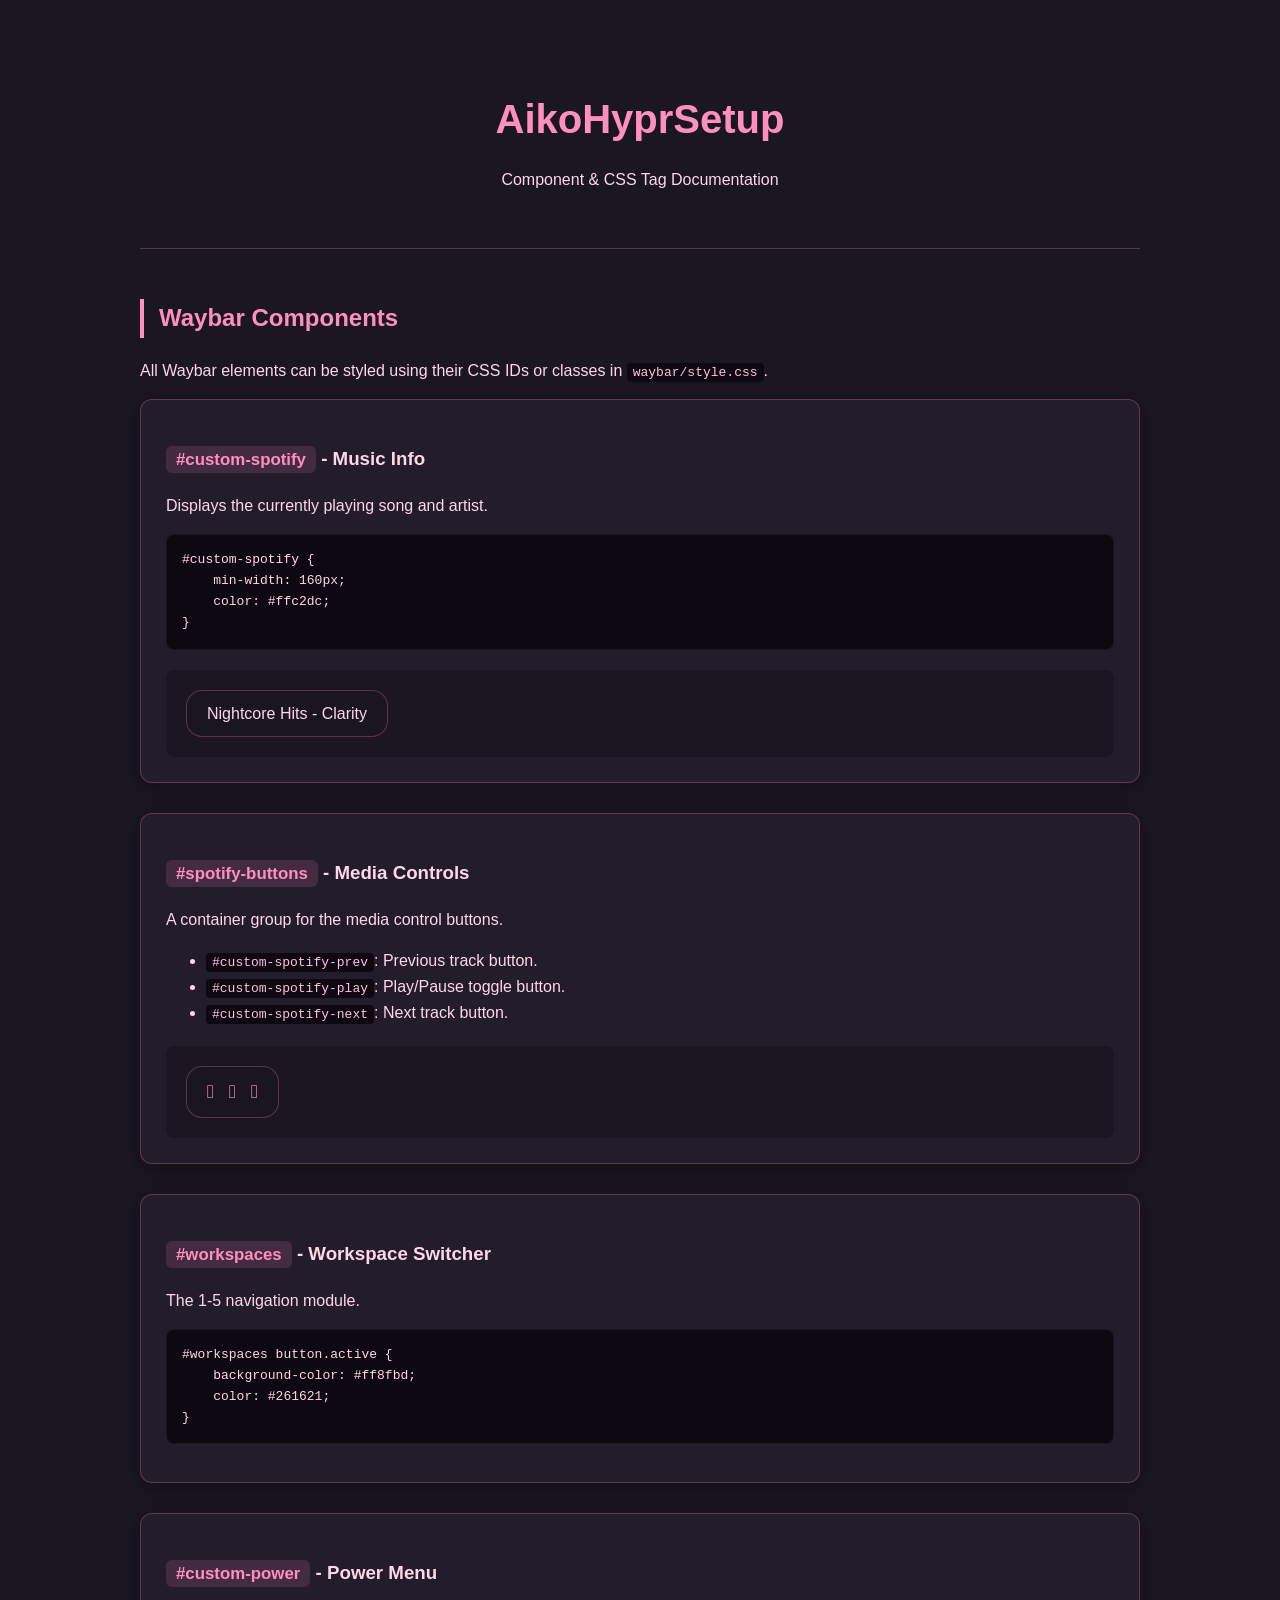
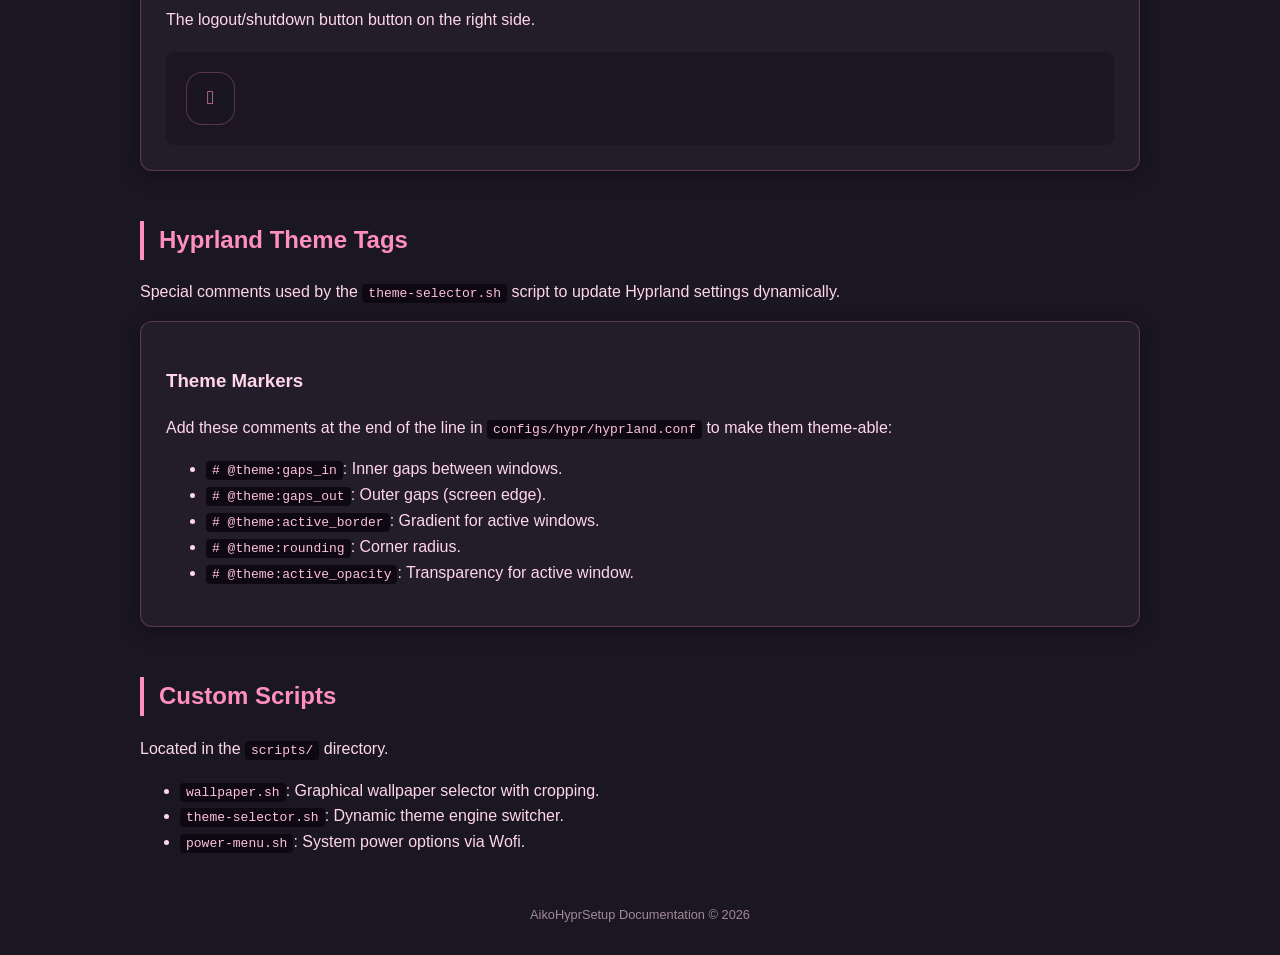
==== docs/components.html @ 3040288a "docs: create visual HTML documentation for components and CSS tags" ====
<!DOCTYPE html>
<html lang="en">
<head>
    <meta charset="UTF-8">
    <meta name="viewport" content="width=device-width, initial-scale=1.0">
    <title>AikoHyprSetup - Component Documentation</title>
    <style>
        :root {
            --bg: #1a1622;
            --card-bg: #221c2b;
            --accent: #ff8fbd;
            --text: #ffd7e8;
            --text-dim: #f0c2da;
            --border: rgba(255, 134, 185, 0.28);
        }

        body {
            font-family: 'JetBrainsMono Nerd Font', sans-serif;
            background-color: var(--bg);
            color: var(--text);
            line-height: 1.6;
            margin: 0;
            padding: 20px;
        }

        .container {
            max-width: 1000px;
            margin: 0 auto;
        }

        header {
            text-align: center;
            padding: 40px 0;
            border-bottom: 1px solid var(--border);
            margin-bottom: 40px;
        }

        h1 { color: var(--accent); font-size: 2.5em; margin-bottom: 10px; }
        h2 { color: var(--accent); border-left: 4px solid var(--accent); padding-left: 15px; margin-top: 50px; }

        .component-card {
            background: var(--card-bg);
            border: 1px solid var(--border);
            border-radius: 12px;
            padding: 25px;
            margin-bottom: 30px;
            box-shadow: 0 4px 20px rgba(0,0,0,0.3);
        }

        .tag {
            background: rgba(255, 134, 185, 0.15);
            color: var(--accent);
            padding: 4px 10px;
            border-radius: 6px;
            font-size: 0.9em;
            font-weight: bold;
        }

        code {
            background: #0d0812;
            padding: 2px 6px;
            border-radius: 4px;
            color: #ffc2dc;
        }

        pre {
            background: #0d0812;
            padding: 15px;
            border-radius: 8px;
            overflow-x: auto;
            border: 1px solid rgba(255,255,255,0.05);
        }

        .preview {
            margin-top: 20px;
            padding: 20px;
            background: rgba(0,0,0,0.2);
            border-radius: 8px;
            display: flex;
            align-items: center;
            gap: 15px;
        }

        .waybar-mock {
            background: rgba(26, 22, 34, 0.88);
            border-radius: 16px;
            border: 1px solid var(--border);
            padding: 10px 20px;
            display: inline-flex;
            gap: 15px;
        }

        .btn-mock {
            color: var(--accent);
            font-size: 1.2em;
        }
    </style>
</head>
<body>
    <div class="container">
        <header>
            <h1>AikoHyprSetup</h1>
            <p>Component & CSS Tag Documentation</p>
        </header>

        <section id="waybar">
            <h2>Waybar Components</h2>
            <p>All Waybar elements can be styled using their CSS IDs or classes in <code>waybar/style.css</code>.</p>

            <div class="component-card">
                <h3><span class="tag">#custom-spotify</span> - Music Info</h3>
                <p>Displays the currently playing song and artist.</p>
                <pre>#custom-spotify {
    min-width: 160px;
    color: #ffc2dc;
}</pre>
                <div class="preview">
                    <div class="waybar-mock">
                        <span>Nightcore Hits - Clarity</span>
                    </div>
                </div>
            </div>

            <div class="component-card">
                <h3><span class="tag">#spotify-buttons</span> - Media Controls</h3>
                <p>A container group for the media control buttons.</p>
                <ul>
                    <li><code>#custom-spotify-prev</code>: Previous track button.</li>
                    <li><code>#custom-spotify-play</code>: Play/Pause toggle button.</li>
                    <li><code>#custom-spotify-next</code>: Next track button.</li>
                </ul>
                <div class="preview">
                    <div class="waybar-mock">
                        <span class="btn-mock">󰒮</span>
                        <span class="btn-mock">󰐊</span>
                        <span class="btn-mock">󰒭</span>
                    </div>
                </div>
            </div>

            <div class="component-card">
                <h3><span class="tag">#workspaces</span> - Workspace Switcher</h3>
                <p>The 1-5 navigation module.</p>
                <pre>#workspaces button.active {
    background-color: #ff8fbd;
    color: #261621;
}</pre>
            </div>

            <div class="component-card">
                <h3><span class="tag">#custom-power</span> - Power Menu</h3>
                <p>The logout/shutdown button button on the right side.</p>
                <div class="preview">
                    <div class="waybar-mock">
                        <span class="btn-mock"></span>
                    </div>
                </div>
            </div>
        </section>

        <section id="hyprland">
            <h2>Hyprland Theme Tags</h2>
            <p>Special comments used by the <code>theme-selector.sh</code> script to update Hyprland settings dynamically.</p>
            
            <div class="component-card">
                <h3>Theme Markers</h3>
                <p>Add these comments at the end of the line in <code>configs/hypr/hyprland.conf</code> to make them theme-able:</p>
                <ul>
                    <li><code># @theme:gaps_in</code>: Inner gaps between windows.</li>
                    <li><code># @theme:gaps_out</code>: Outer gaps (screen edge).</li>
                    <li><code># @theme:active_border</code>: Gradient for active windows.</li>
                    <li><code># @theme:rounding</code>: Corner radius.</li>
                    <li><code># @theme:active_opacity</code>: Transparency for active window.</li>
                </ul>
            </div>
        </section>

        <section id="scripts">
            <h2>Custom Scripts</h2>
            <p>Located in the <code>scripts/</code> directory.</p>
            <ul>
                <li><code>wallpaper.sh</code>: Graphical wallpaper selector with cropping.</li>
                <li><code>theme-selector.sh</code>: Dynamic theme engine switcher.</li>
                <li><code>power-menu.sh</code>: System power options via Wofi.</li>
            </ul>
        </section>

        <footer style="text-align: center; margin-top: 50px; opacity: 0.6; font-size: 0.8em;">
            <p>AikoHyprSetup Documentation &copy; 2026</p>
        </footer>
    </div>
</body>
</html>
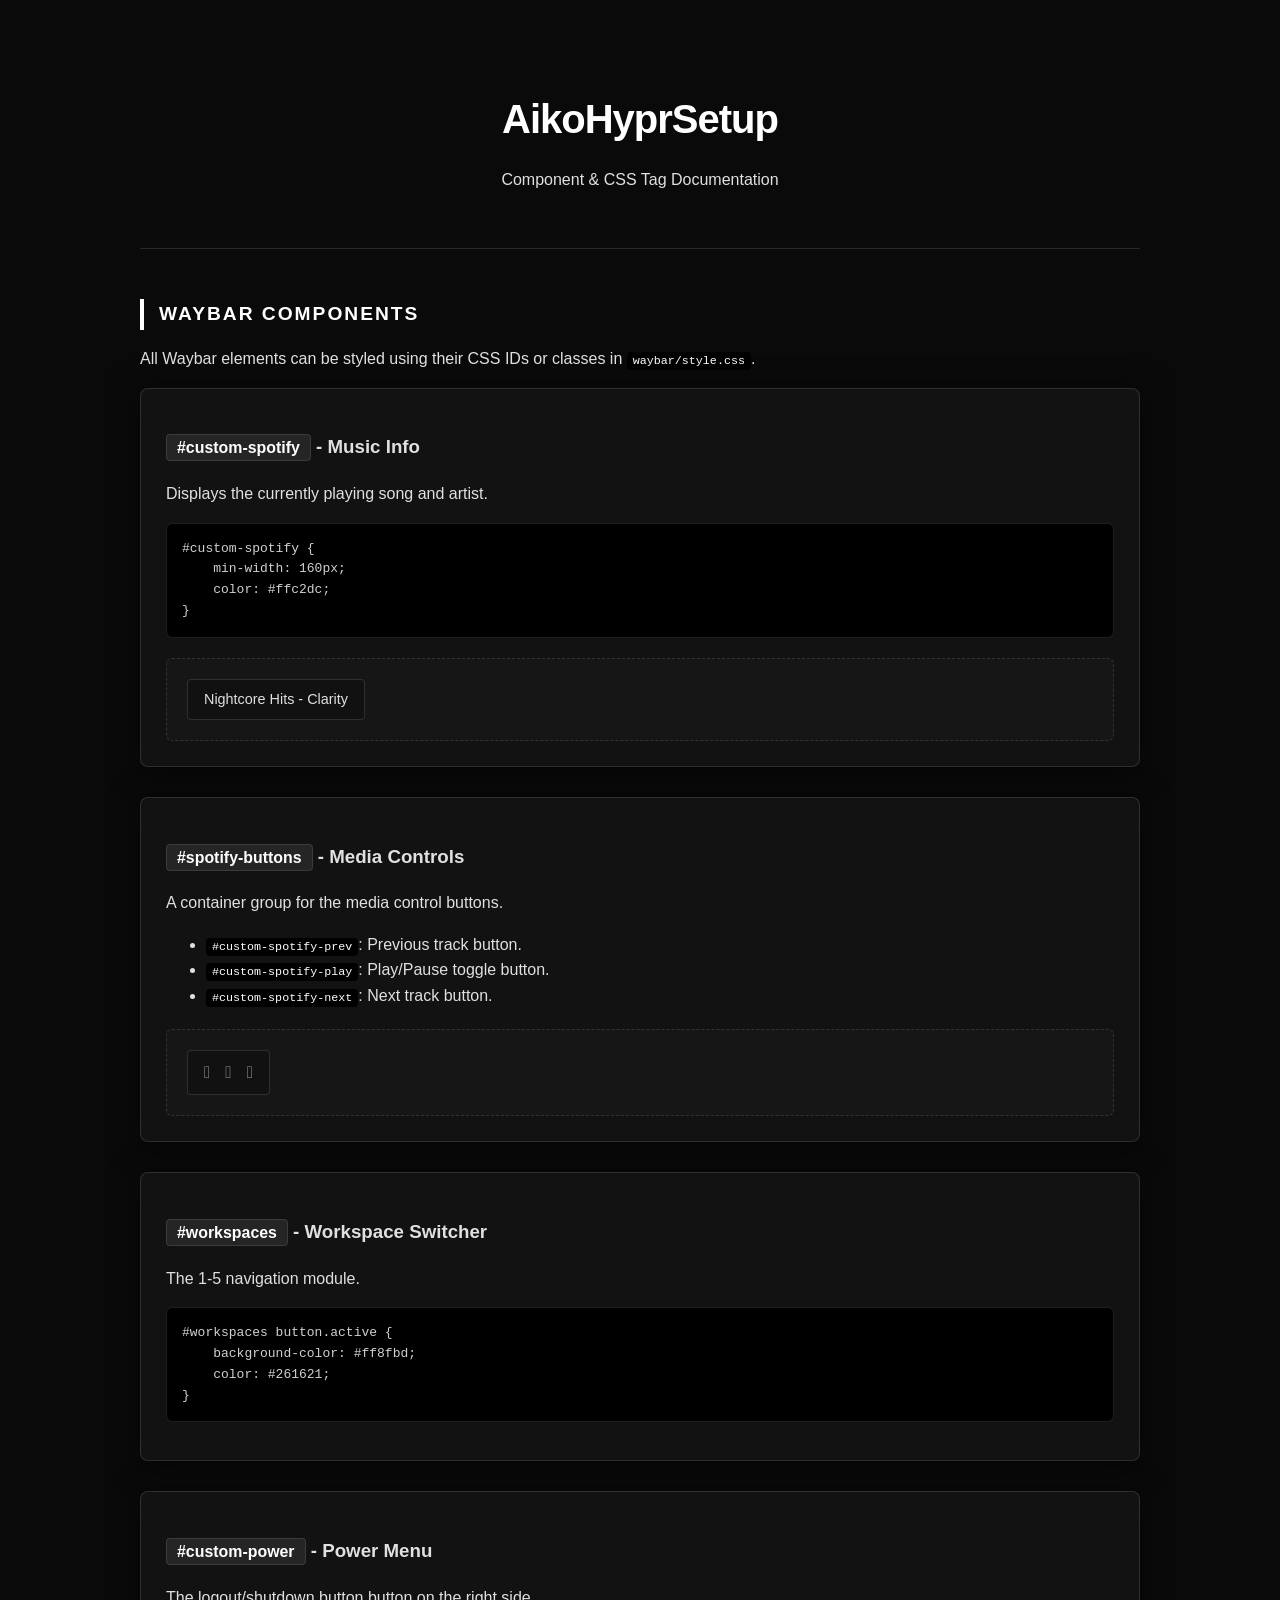
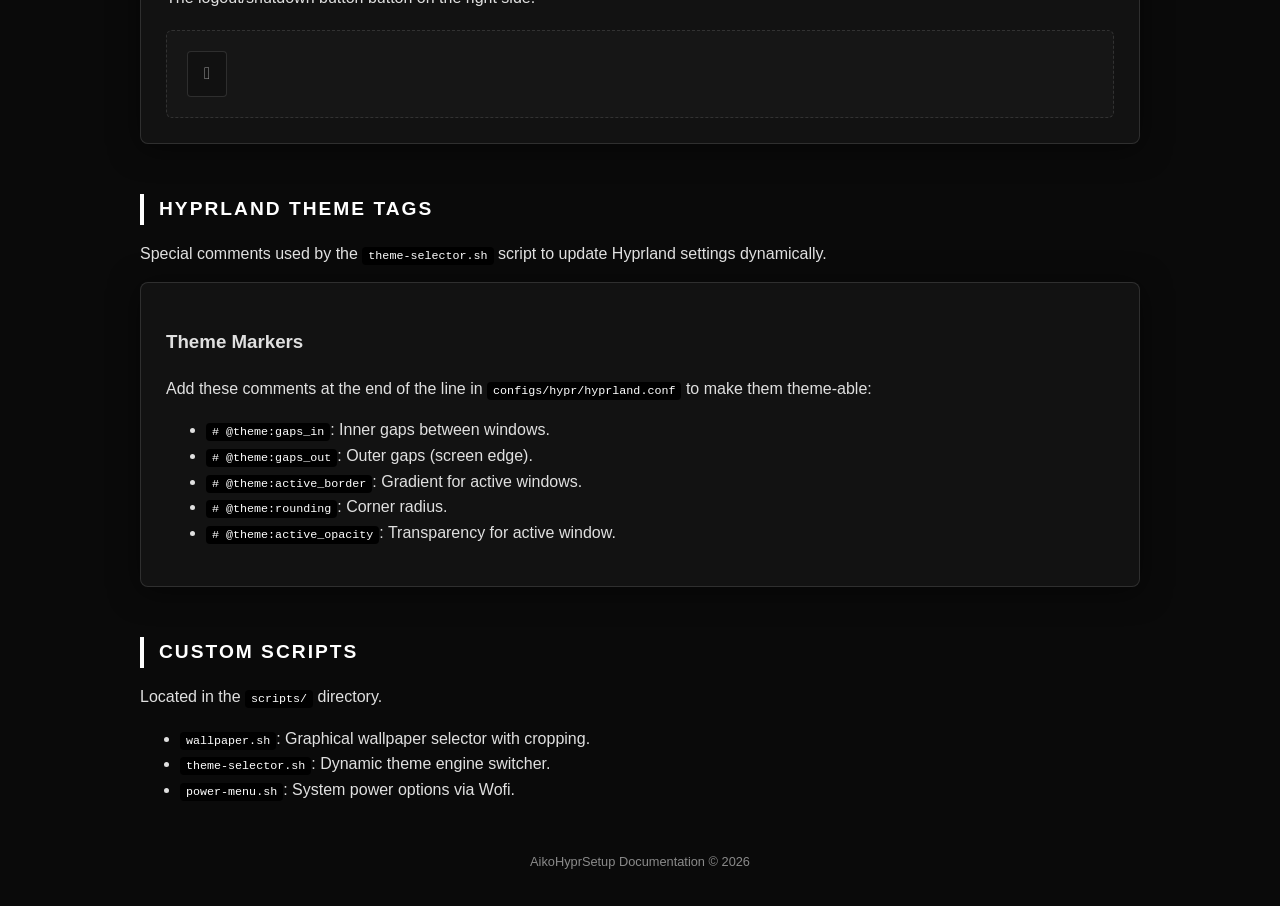
==== commit 79b97cf0: "docs: re-theme component documentation with a neutral technical dark style" ====
--- a/docs/components.html
+++ b/docs/components.html
@@ -6,16 +6,17 @@
     <title>AikoHyprSetup - Component Documentation</title>
     <style>
         :root {
-            --bg: #1a1622;
-            --card-bg: #221c2b;
-            --accent: #ff8fbd;
-            --text: #ffd7e8;
-            --text-dim: #f0c2da;
-            --border: rgba(255, 134, 185, 0.28);
+            --bg: #0a0a0a;
+            --card-bg: #121212;
+            --accent: #ffffff;
+            --text: #e0e0e0;
+            --text-dim: #909090;
+            --border: rgba(255, 255, 255, 0.12);
+            --code-bg: #000000;
         }
 
         body {
-            font-family: 'JetBrainsMono Nerd Font', sans-serif;
+            font-family: 'JetBrainsMono Nerd Font', 'Inter', sans-serif;
             background-color: var(--bg);
             color: var(--text);
             line-height: 1.6;
@@ -35,63 +36,68 @@
             margin-bottom: 40px;
         }
 
-        h1 { color: var(--accent); font-size: 2.5em; margin-bottom: 10px; }
-        h2 { color: var(--accent); border-left: 4px solid var(--accent); padding-left: 15px; margin-top: 50px; }
+        h1 { color: var(--accent); font-size: 2.5em; margin-bottom: 10px; font-weight: 800; letter-spacing: -1px; }
+        h2 { color: var(--accent); border-left: 4px solid var(--accent); padding-left: 15px; margin-top: 50px; text-transform: uppercase; font-size: 1.2em; letter-spacing: 2px; }
 
         .component-card {
             background: var(--card-bg);
             border: 1px solid var(--border);
-            border-radius: 12px;
+            border-radius: 8px;
             padding: 25px;
             margin-bottom: 30px;
-            box-shadow: 0 4px 20px rgba(0,0,0,0.3);
+            box-shadow: 0 4px 30px rgba(0,0,0,0.5);
         }
 
         .tag {
-            background: rgba(255, 134, 185, 0.15);
+            background: rgba(255, 255, 255, 0.08);
             color: var(--accent);
             padding: 4px 10px;
-            border-radius: 6px;
-            font-size: 0.9em;
+            border-radius: 4px;
+            font-size: 0.85em;
             font-weight: bold;
+            border: 1px solid rgba(255, 255, 255, 0.1);
         }
 
         code {
-            background: #0d0812;
+            background: var(--code-bg);
             padding: 2px 6px;
             border-radius: 4px;
-            color: #ffc2dc;
+            color: #ffffff;
+            font-size: 0.9em;
         }
 
         pre {
-            background: #0d0812;
+            background: var(--code-bg);
             padding: 15px;
-            border-radius: 8px;
+            border-radius: 6px;
             overflow-x: auto;
-            border: 1px solid rgba(255,255,255,0.05);
+            border: 1px solid var(--border);
+            color: #d0d0d0;
         }
 
         .preview {
             margin-top: 20px;
             padding: 20px;
-            background: rgba(0,0,0,0.2);
-            border-radius: 8px;
+            background: rgba(255,255,255,0.02);
+            border-radius: 6px;
             display: flex;
             align-items: center;
             gap: 15px;
+            border: 1px dashed var(--border);
         }
 
         .waybar-mock {
-            background: rgba(26, 22, 34, 0.88);
-            border-radius: 16px;
+            background: #111111;
+            border-radius: 4px;
             border: 1px solid var(--border);
-            padding: 10px 20px;
+            padding: 8px 16px;
             display: inline-flex;
             gap: 15px;
+            font-size: 0.9em;
         }
 
         .btn-mock {
-            color: var(--accent);
+            color: var(--text-dim);
             font-size: 1.2em;
         }
     </style>
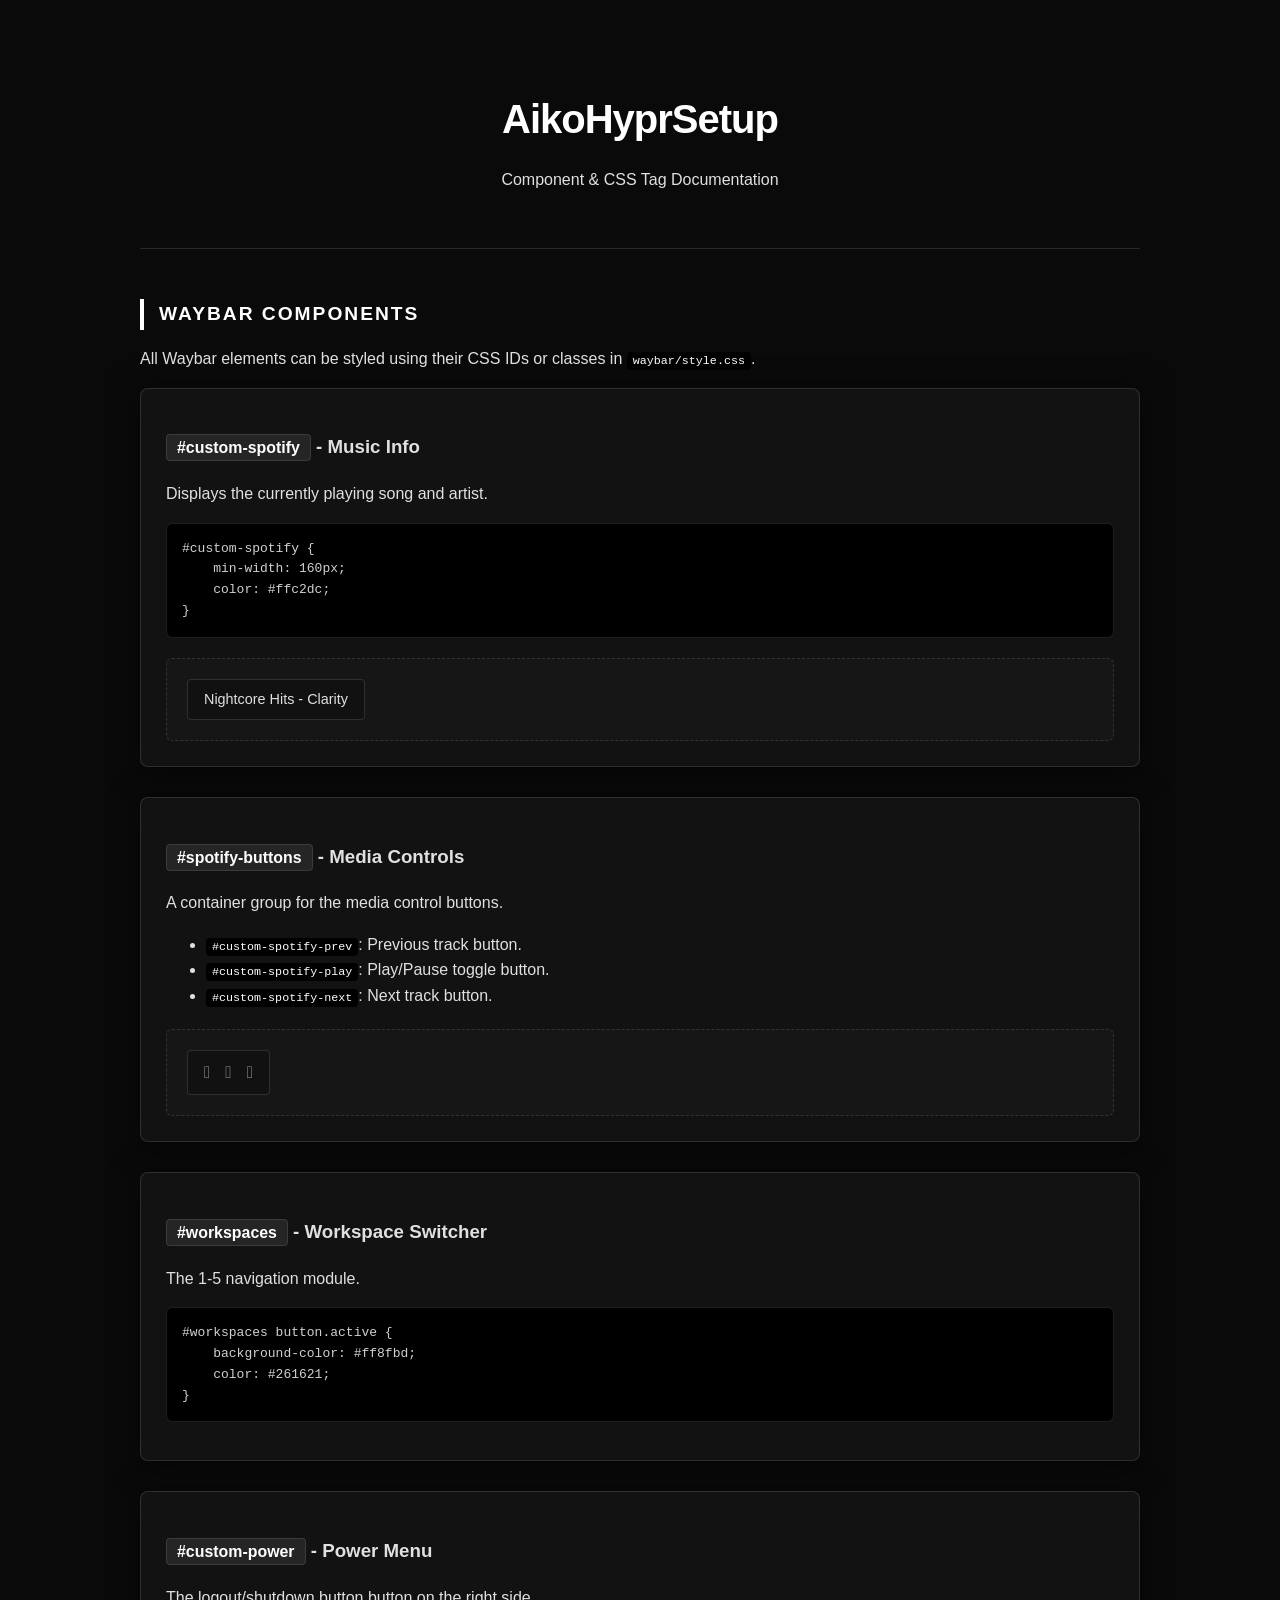
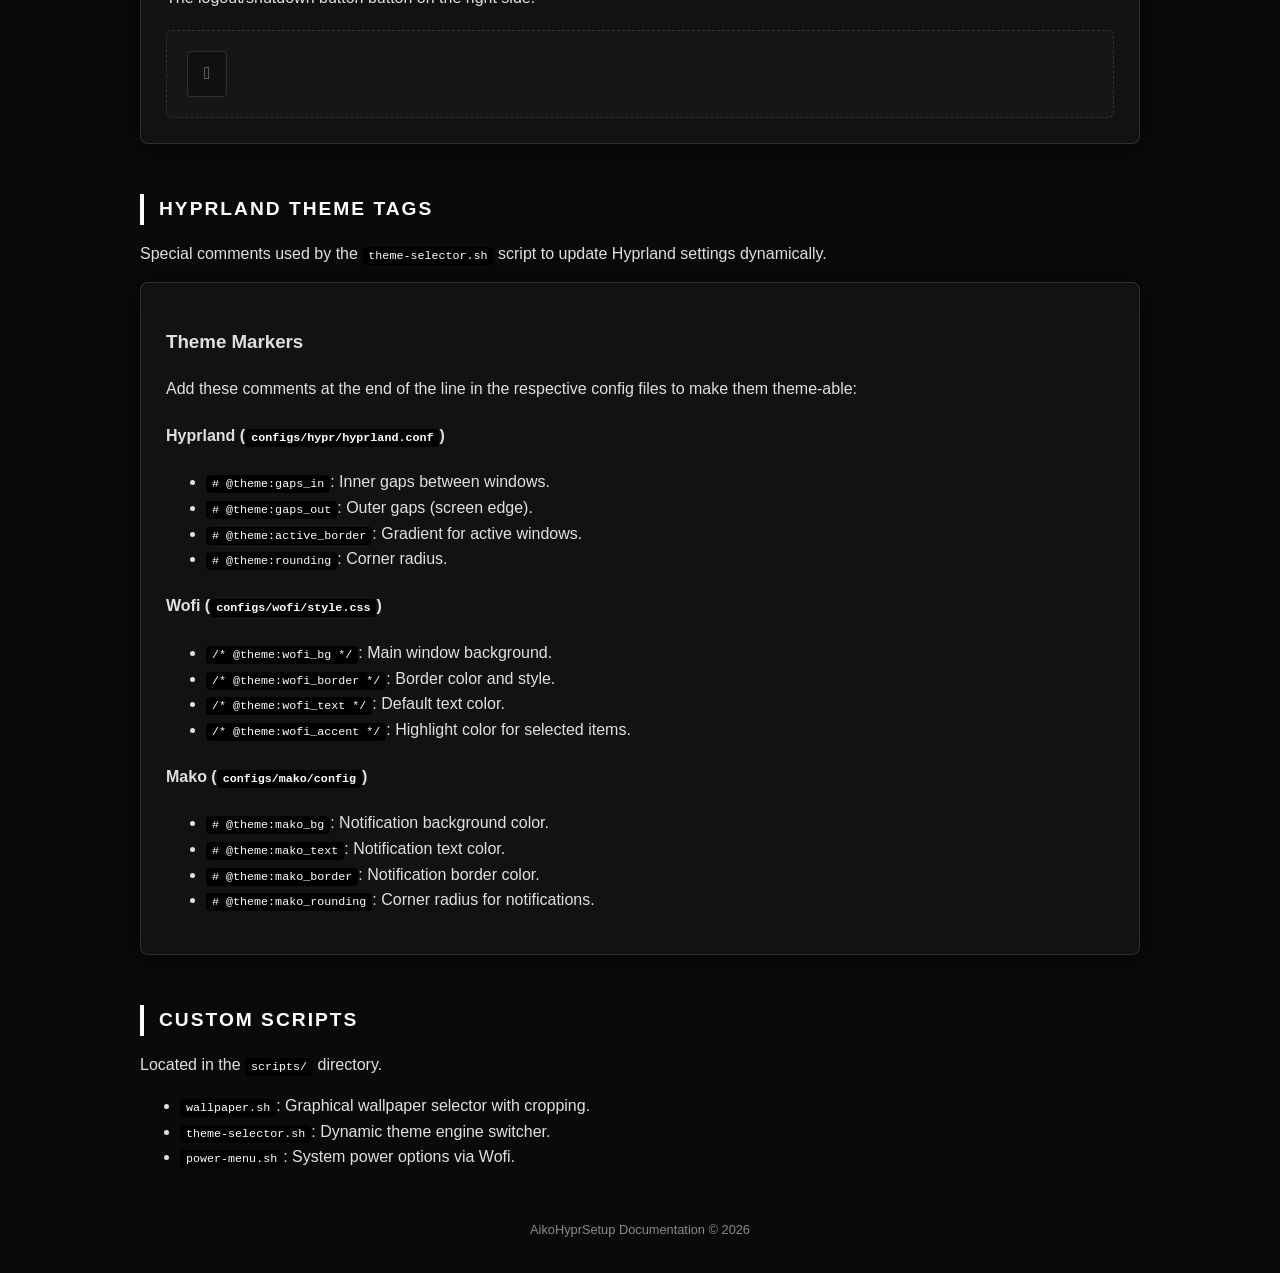
==== commit 56b930dd: "feat: expand theme system to support global standardization of Wofi and Mako" ====
--- a/docs/components.html
+++ b/docs/components.html
@@ -170,13 +170,30 @@
             
             <div class="component-card">
                 <h3>Theme Markers</h3>
-                <p>Add these comments at the end of the line in <code>configs/hypr/hyprland.conf</code> to make them theme-able:</p>
+                <p>Add these comments at the end of the line in the respective config files to make them theme-able:</p>
+                
+                <h4>Hyprland (<code>configs/hypr/hyprland.conf</code>)</h4>
                 <ul>
                     <li><code># @theme:gaps_in</code>: Inner gaps between windows.</li>
                     <li><code># @theme:gaps_out</code>: Outer gaps (screen edge).</li>
                     <li><code># @theme:active_border</code>: Gradient for active windows.</li>
                     <li><code># @theme:rounding</code>: Corner radius.</li>
-                    <li><code># @theme:active_opacity</code>: Transparency for active window.</li>
+                </ul>
+
+                <h4>Wofi (<code>configs/wofi/style.css</code>)</h4>
+                <ul>
+                    <li><code>/* @theme:wofi_bg */</code>: Main window background.</li>
+                    <li><code>/* @theme:wofi_border */</code>: Border color and style.</li>
+                    <li><code>/* @theme:wofi_text */</code>: Default text color.</li>
+                    <li><code>/* @theme:wofi_accent */</code>: Highlight color for selected items.</li>
+                </ul>
+
+                <h4>Mako (<code>configs/mako/config</code>)</h4>
+                <ul>
+                    <li><code># @theme:mako_bg</code>: Notification background color.</li>
+                    <li><code># @theme:mako_text</code>: Notification text color.</li>
+                    <li><code># @theme:mako_border</code>: Notification border color.</li>
+                    <li><code># @theme:mako_rounding</code>: Corner radius for notifications.</li>
                 </ul>
             </div>
         </section>
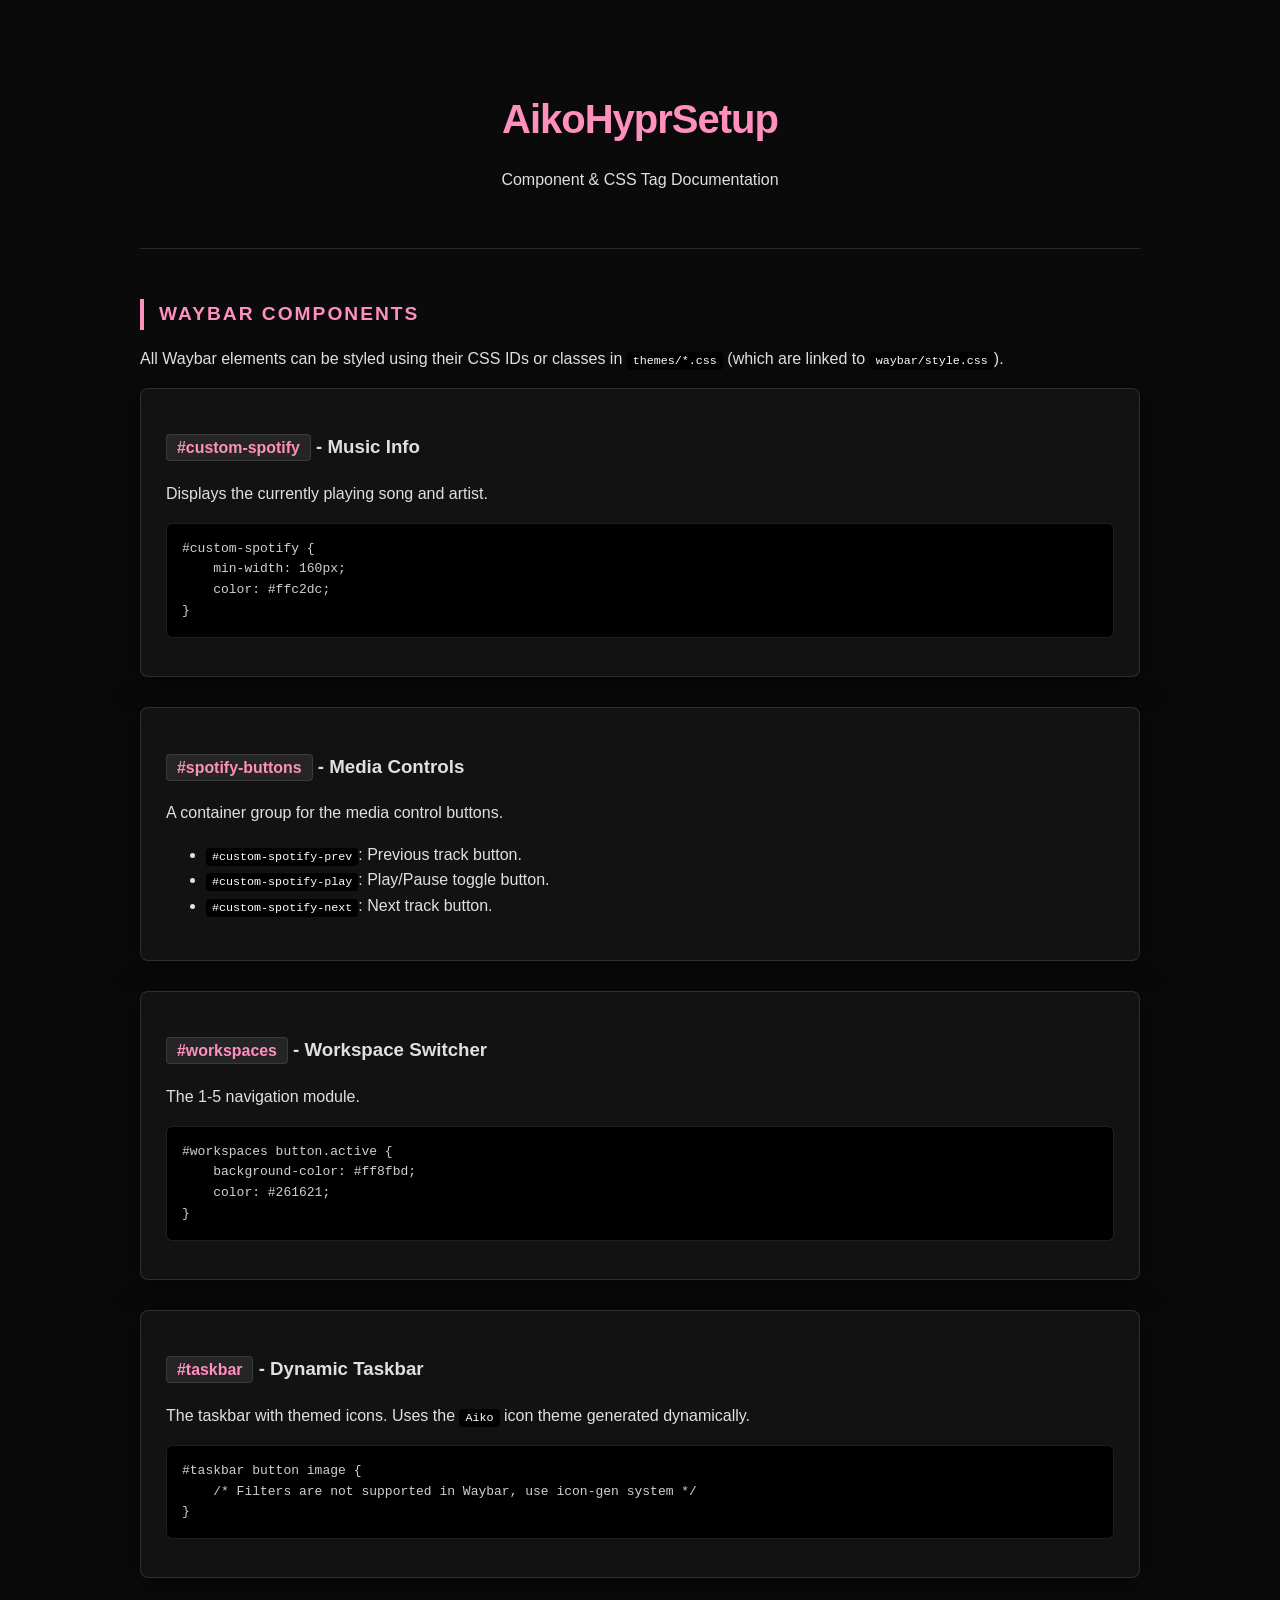
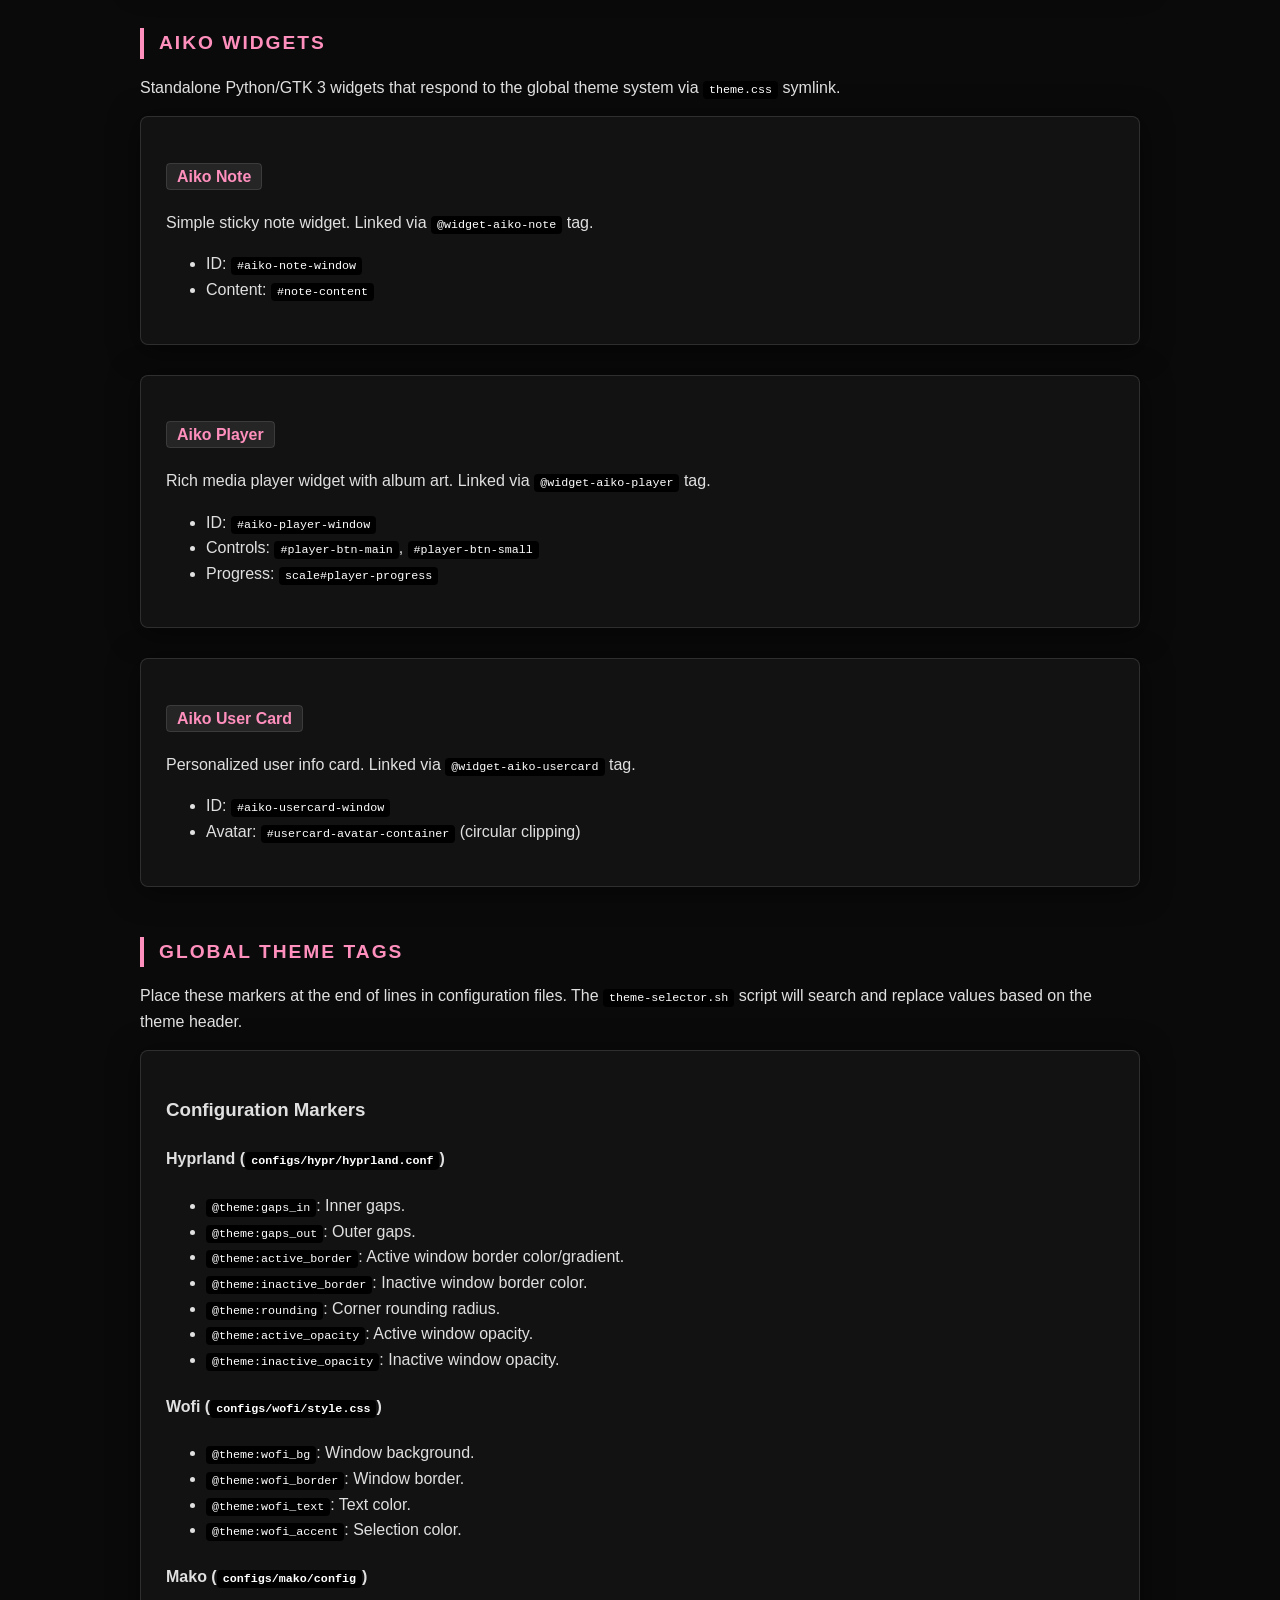
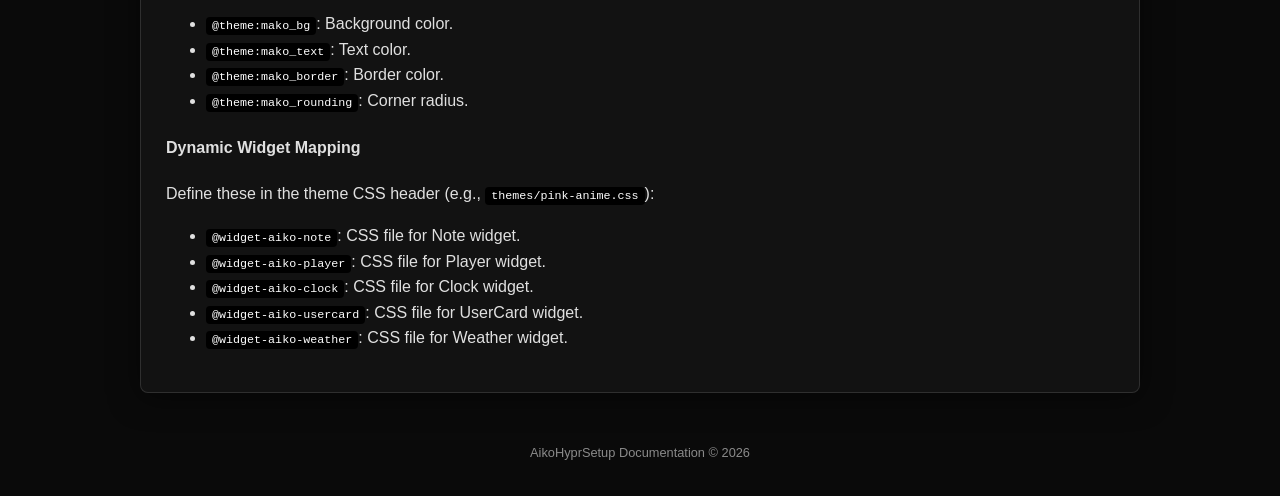
==== commit 1906bb5e: "feat(theme-engine): implement generic dynamic patching for 100% editable themes and update documenta" ====
--- a/docs/components.html
+++ b/docs/components.html
@@ -8,7 +8,7 @@
         :root {
             --bg: #0a0a0a;
             --card-bg: #121212;
-            --accent: #ffffff;
+            --accent: #ff8fbd;
             --text: #e0e0e0;
             --text-dim: #909090;
             --border: rgba(255, 255, 255, 0.12);
@@ -111,7 +111,7 @@
 
         <section id="waybar">
             <h2>Waybar Components</h2>
-            <p>All Waybar elements can be styled using their CSS IDs or classes in <code>waybar/style.css</code>.</p>
+            <p>All Waybar elements can be styled using their CSS IDs or classes in <code>themes/*.css</code> (which are linked to <code>waybar/style.css</code>).</p>
 
             <div class="component-card">
                 <h3><span class="tag">#custom-spotify</span> - Music Info</h3>
@@ -120,11 +120,6 @@
     min-width: 160px;
     color: #ffc2dc;
 }</pre>
-                <div class="preview">
-                    <div class="waybar-mock">
-                        <span>Nightcore Hits - Clarity</span>
-                    </div>
-                </div>
             </div>
 
             <div class="component-card">
@@ -135,13 +130,6 @@
                     <li><code>#custom-spotify-play</code>: Play/Pause toggle button.</li>
                     <li><code>#custom-spotify-next</code>: Next track button.</li>
                 </ul>
-                <div class="preview">
-                    <div class="waybar-mock">
-                        <span class="btn-mock">󰒮</span>
-                        <span class="btn-mock">󰐊</span>
-                        <span class="btn-mock">󰒭</span>
-                    </div>
-                </div>
             </div>
 
             <div class="component-card">
@@ -154,58 +142,91 @@
             </div>
 
             <div class="component-card">
-                <h3><span class="tag">#custom-power</span> - Power Menu</h3>
-                <p>The logout/shutdown button button on the right side.</p>
-                <div class="preview">
-                    <div class="waybar-mock">
-                        <span class="btn-mock"></span>
-                    </div>
-                </div>
+                <h3><span class="tag">#taskbar</span> - Dynamic Taskbar</h3>
+                <p>The taskbar with themed icons. Uses the <code>Aiko</code> icon theme generated dynamically.</p>
+                <pre>#taskbar button image {
+    /* Filters are not supported in Waybar, use icon-gen system */
+}</pre>
             </div>
         </section>
 
-        <section id="hyprland">
-            <h2>Hyprland Theme Tags</h2>
-            <p>Special comments used by the <code>theme-selector.sh</code> script to update Hyprland settings dynamically.</p>
+        <section id="widgets">
+            <h2>Aiko Widgets</h2>
+            <p>Standalone Python/GTK 3 widgets that respond to the global theme system via <code>theme.css</code> symlink.</p>
+
+            <div class="component-card">
+                <h3><span class="tag">Aiko Note</span></h3>
+                <p>Simple sticky note widget. Linked via <code>@widget-aiko-note</code> tag.</p>
+                <ul>
+                    <li>ID: <code>#aiko-note-window</code></li>
+                    <li>Content: <code>#note-content</code></li>
+                </ul>
+            </div>
+
+            <div class="component-card">
+                <h3><span class="tag">Aiko Player</span></h3>
+                <p>Rich media player widget with album art. Linked via <code>@widget-aiko-player</code> tag.</p>
+                <ul>
+                    <li>ID: <code>#aiko-player-window</code></li>
+                    <li>Controls: <code>#player-btn-main</code>, <code>#player-btn-small</code></li>
+                    <li>Progress: <code>scale#player-progress</code></li>
+                </ul>
+            </div>
+
+            <div class="component-card">
+                <h3><span class="tag">Aiko User Card</span></h3>
+                <p>Personalized user info card. Linked via <code>@widget-aiko-usercard</code> tag.</p>
+                <ul>
+                    <li>ID: <code>#aiko-usercard-window</code></li>
+                    <li>Avatar: <code>#usercard-avatar-container</code> (circular clipping)</li>
+                </ul>
+            </div>
+        </section>
+
+        <section id="theme-tags">
+            <h2>Global Theme Tags</h2>
+            <p>Place these markers at the end of lines in configuration files. The <code>theme-selector.sh</code> script will search and replace values based on the theme header.</p>
             
             <div class="component-card">
-                <h3>Theme Markers</h3>
-                <p>Add these comments at the end of the line in the respective config files to make them theme-able:</p>
+                <h3>Configuration Markers</h3>
                 
                 <h4>Hyprland (<code>configs/hypr/hyprland.conf</code>)</h4>
                 <ul>
-                    <li><code># @theme:gaps_in</code>: Inner gaps between windows.</li>
-                    <li><code># @theme:gaps_out</code>: Outer gaps (screen edge).</li>
-                    <li><code># @theme:active_border</code>: Gradient for active windows.</li>
-                    <li><code># @theme:rounding</code>: Corner radius.</li>
+                    <li><code>@theme:gaps_in</code>: Inner gaps.</li>
+                    <li><code>@theme:gaps_out</code>: Outer gaps.</li>
+                    <li><code>@theme:active_border</code>: Active window border color/gradient.</li>
+                    <li><code>@theme:inactive_border</code>: Inactive window border color.</li>
+                    <li><code>@theme:rounding</code>: Corner rounding radius.</li>
+                    <li><code>@theme:active_opacity</code>: Active window opacity.</li>
+                    <li><code>@theme:inactive_opacity</code>: Inactive window opacity.</li>
                 </ul>
 
                 <h4>Wofi (<code>configs/wofi/style.css</code>)</h4>
                 <ul>
-                    <li><code>/* @theme:wofi_bg */</code>: Main window background.</li>
-                    <li><code>/* @theme:wofi_border */</code>: Border color and style.</li>
-                    <li><code>/* @theme:wofi_text */</code>: Default text color.</li>
-                    <li><code>/* @theme:wofi_accent */</code>: Highlight color for selected items.</li>
+                    <li><code>@theme:wofi_bg</code>: Window background.</li>
+                    <li><code>@theme:wofi_border</code>: Window border.</li>
+                    <li><code>@theme:wofi_text</code>: Text color.</li>
+                    <li><code>@theme:wofi_accent</code>: Selection color.</li>
                 </ul>
 
                 <h4>Mako (<code>configs/mako/config</code>)</h4>
                 <ul>
-                    <li><code># @theme:mako_bg</code>: Notification background color.</li>
-                    <li><code># @theme:mako_text</code>: Notification text color.</li>
-                    <li><code># @theme:mako_border</code>: Notification border color.</li>
-                    <li><code># @theme:mako_rounding</code>: Corner radius for notifications.</li>
-                </ul>
-            </div>
-        </section>
-
-        <section id="scripts">
-            <h2>Custom Scripts</h2>
-            <p>Located in the <code>scripts/</code> directory.</p>
-            <ul>
-                <li><code>wallpaper.sh</code>: Graphical wallpaper selector with cropping.</li>
-                <li><code>theme-selector.sh</code>: Dynamic theme engine switcher.</li>
-                <li><code>power-menu.sh</code>: System power options via Wofi.</li>
-            </ul>
+                    <li><code>@theme:mako_bg</code>: Background color.</li>
+                    <li><code>@theme:mako_text</code>: Text color.</li>
+                    <li><code>@theme:mako_border</code>: Border color.</li>
+                    <li><code>@theme:mako_rounding</code>: Corner radius.</li>
+                </ul>
+
+                <h4>Dynamic Widget Mapping</h4>
+                <p>Define these in the theme CSS header (e.g., <code>themes/pink-anime.css</code>):</p>
+                <ul>
+                    <li><code>@widget-aiko-note</code>: CSS file for Note widget.</li>
+                    <li><code>@widget-aiko-player</code>: CSS file for Player widget.</li>
+                    <li><code>@widget-aiko-clock</code>: CSS file for Clock widget.</li>
+                    <li><code>@widget-aiko-usercard</code>: CSS file for UserCard widget.</li>
+                    <li><code>@widget-aiko-weather</code>: CSS file for Weather widget.</li>
+                </ul>
+            </div>
         </section>
 
         <footer style="text-align: center; margin-top: 50px; opacity: 0.6; font-size: 0.8em;">
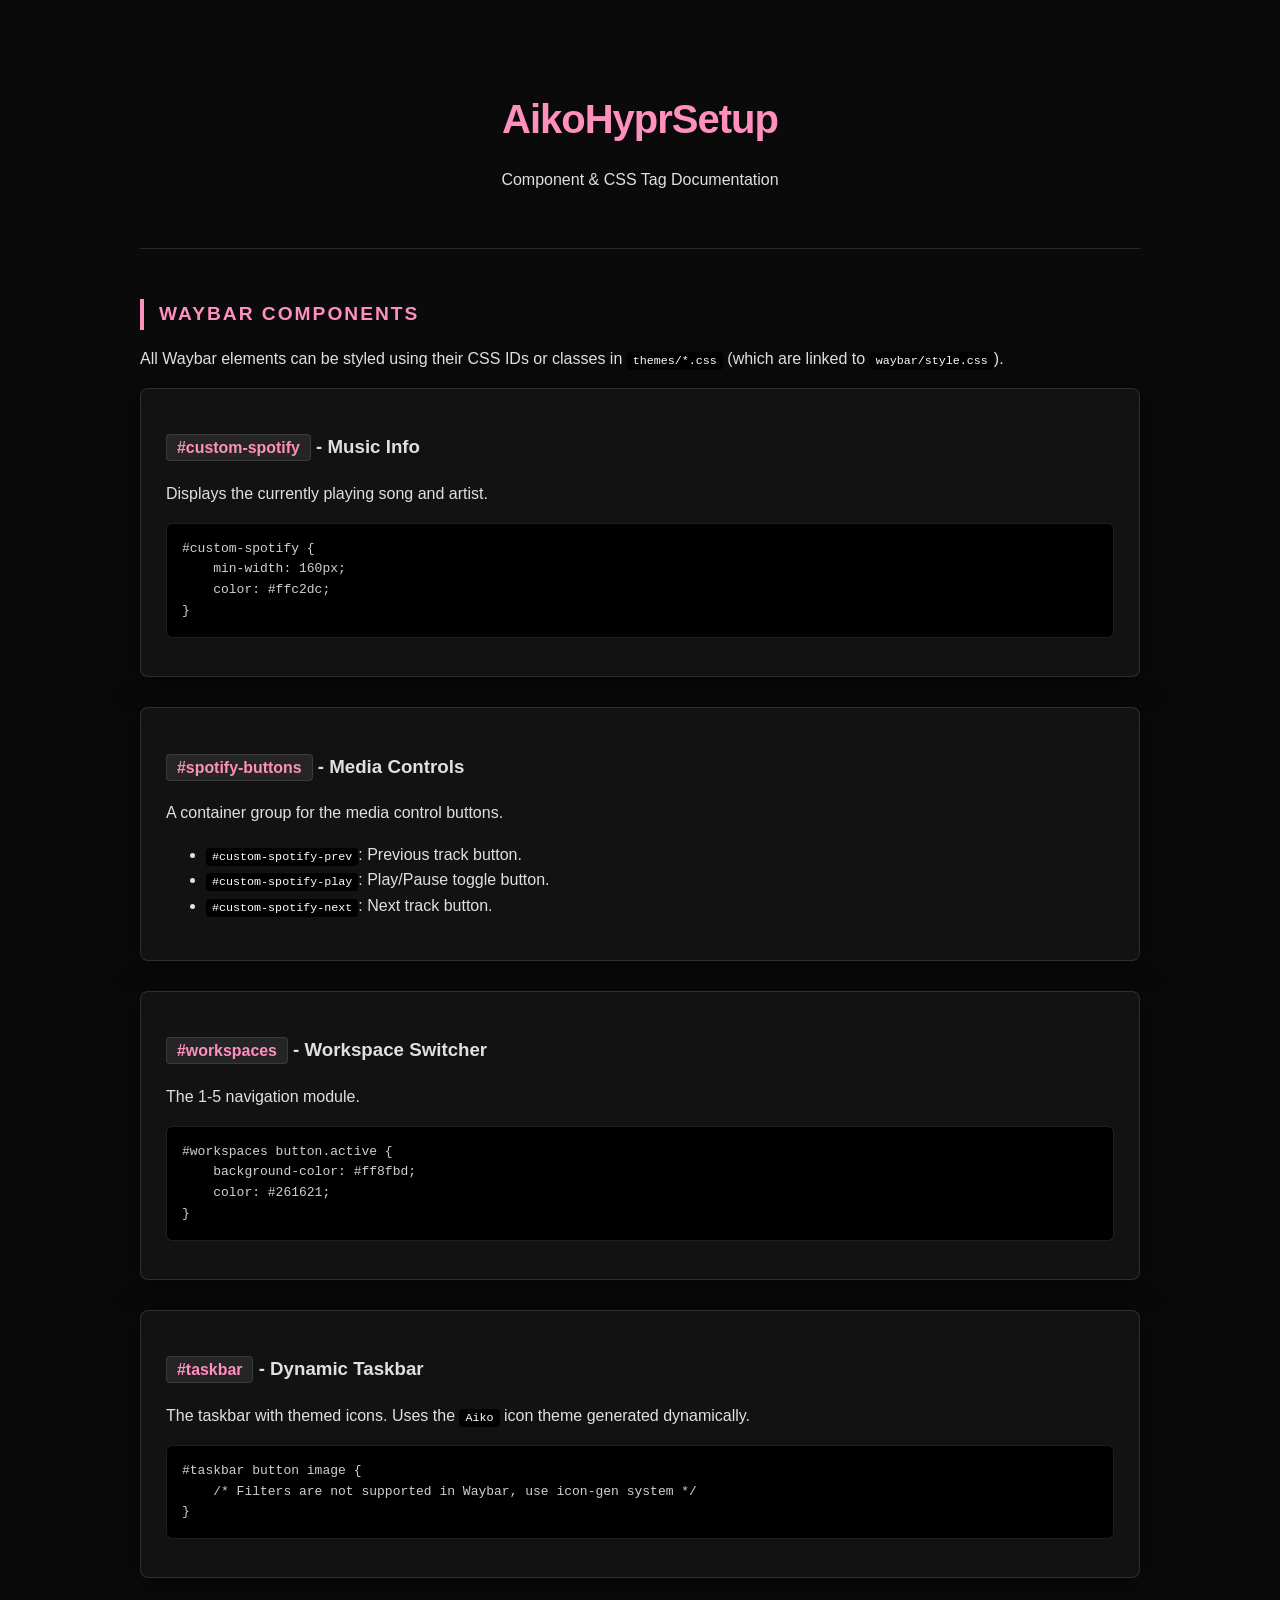
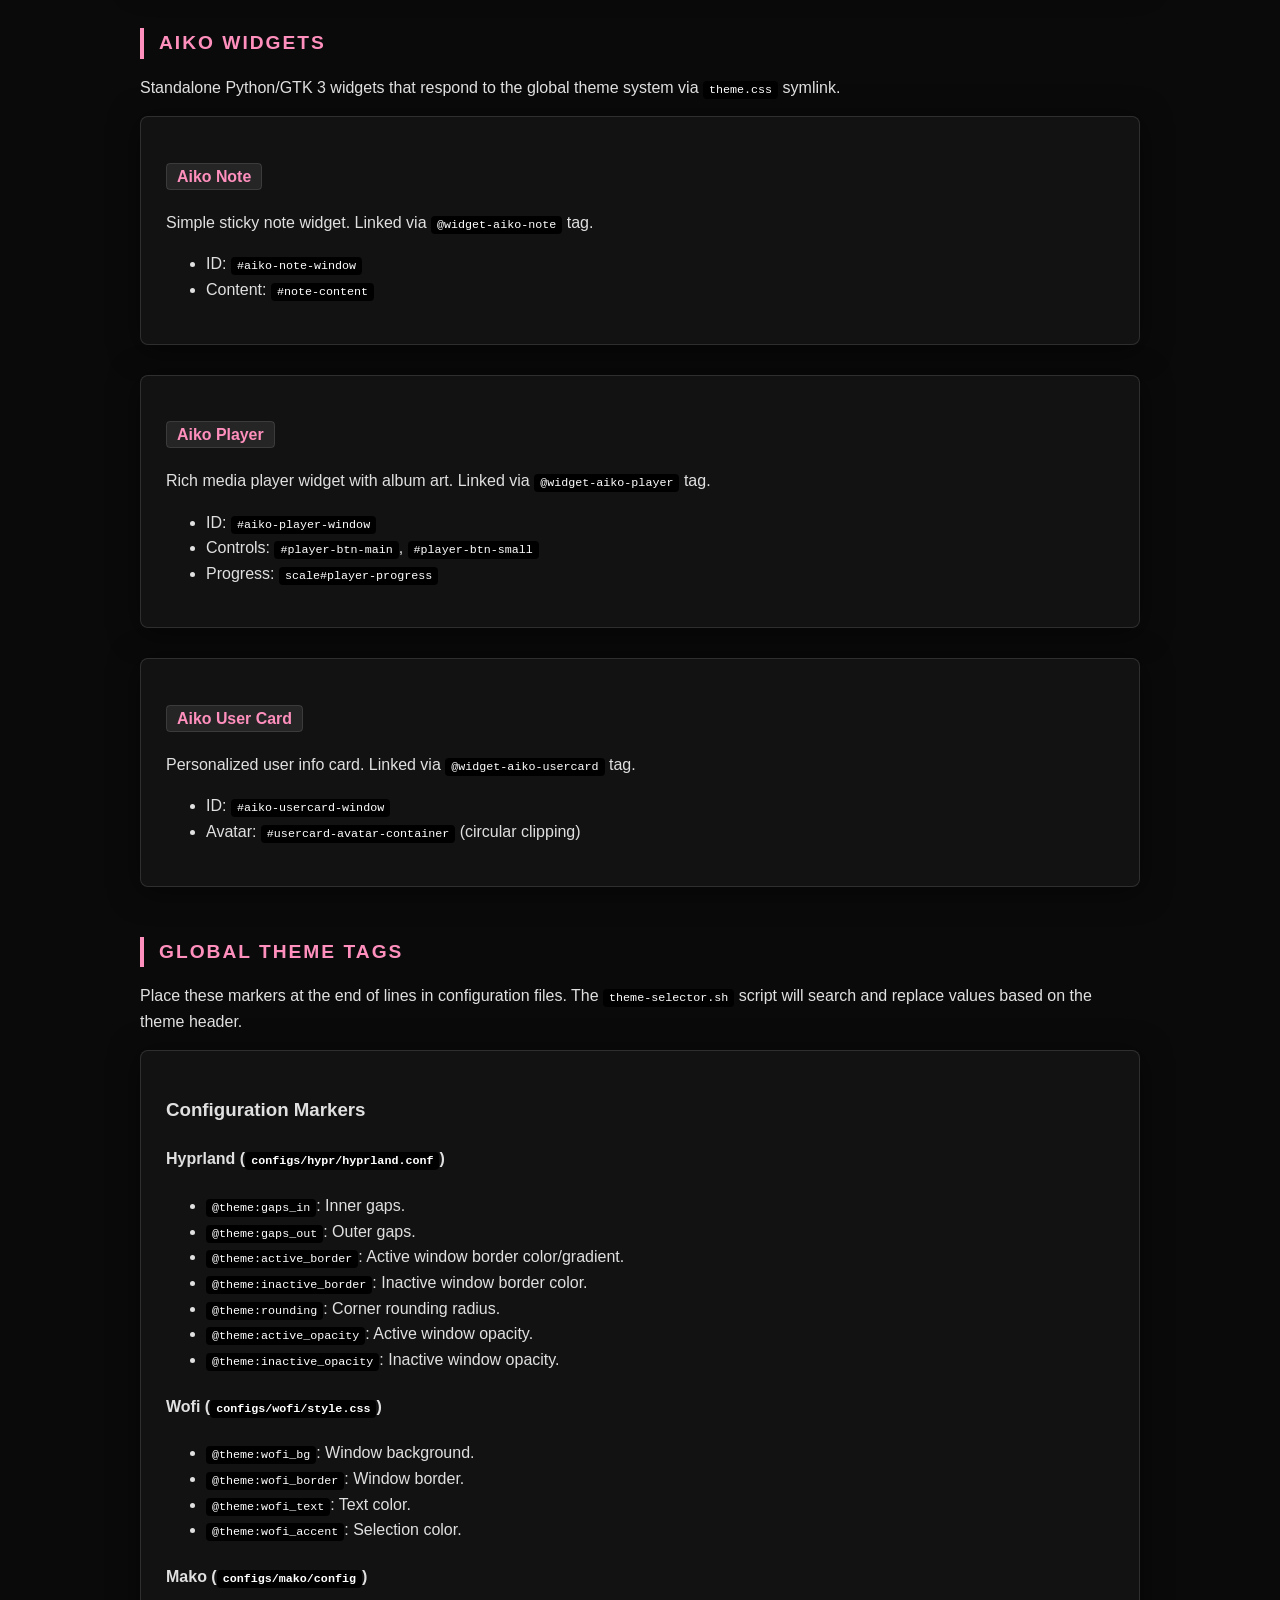
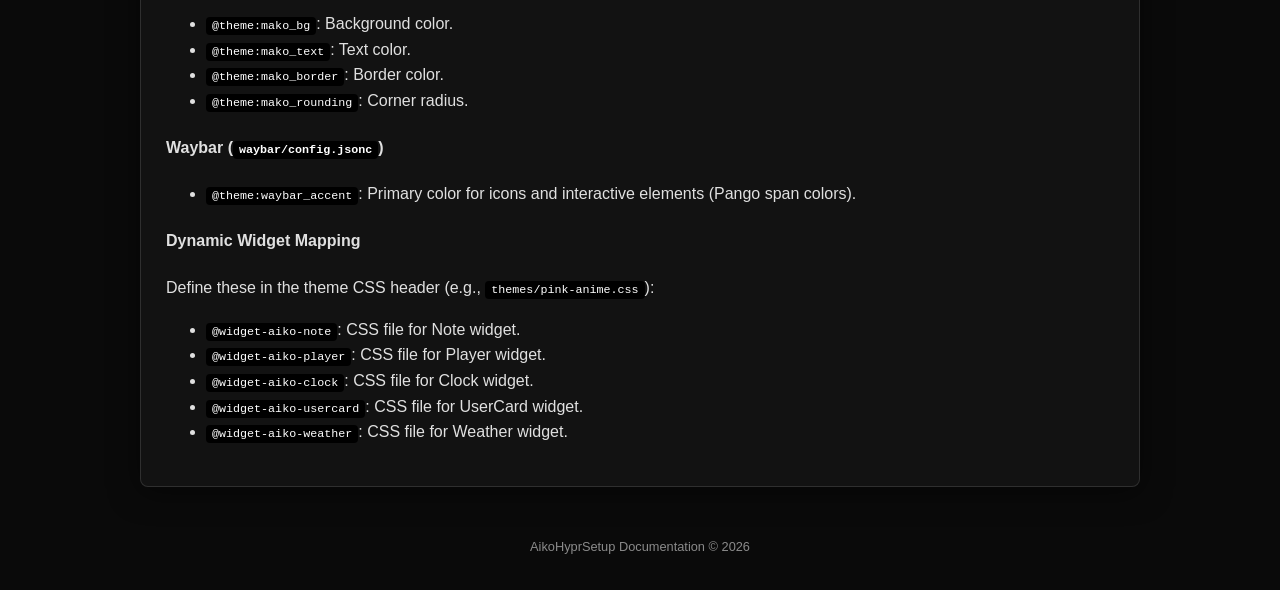
==== commit a043b856: "feat(docs): add Waybar accent color documentation to components" ====
--- a/docs/components.html
+++ b/docs/components.html
@@ -217,6 +217,11 @@
                     <li><code>@theme:mako_rounding</code>: Corner radius.</li>
                 </ul>
 
+                <h4>Waybar (<code>waybar/config.jsonc</code>)</h4>
+                <ul>
+                    <li><code>@theme:waybar_accent</code>: Primary color for icons and interactive elements (Pango span colors).</li>
+                </ul>
+
                 <h4>Dynamic Widget Mapping</h4>
                 <p>Define these in the theme CSS header (e.g., <code>themes/pink-anime.css</code>):</p>
                 <ul>
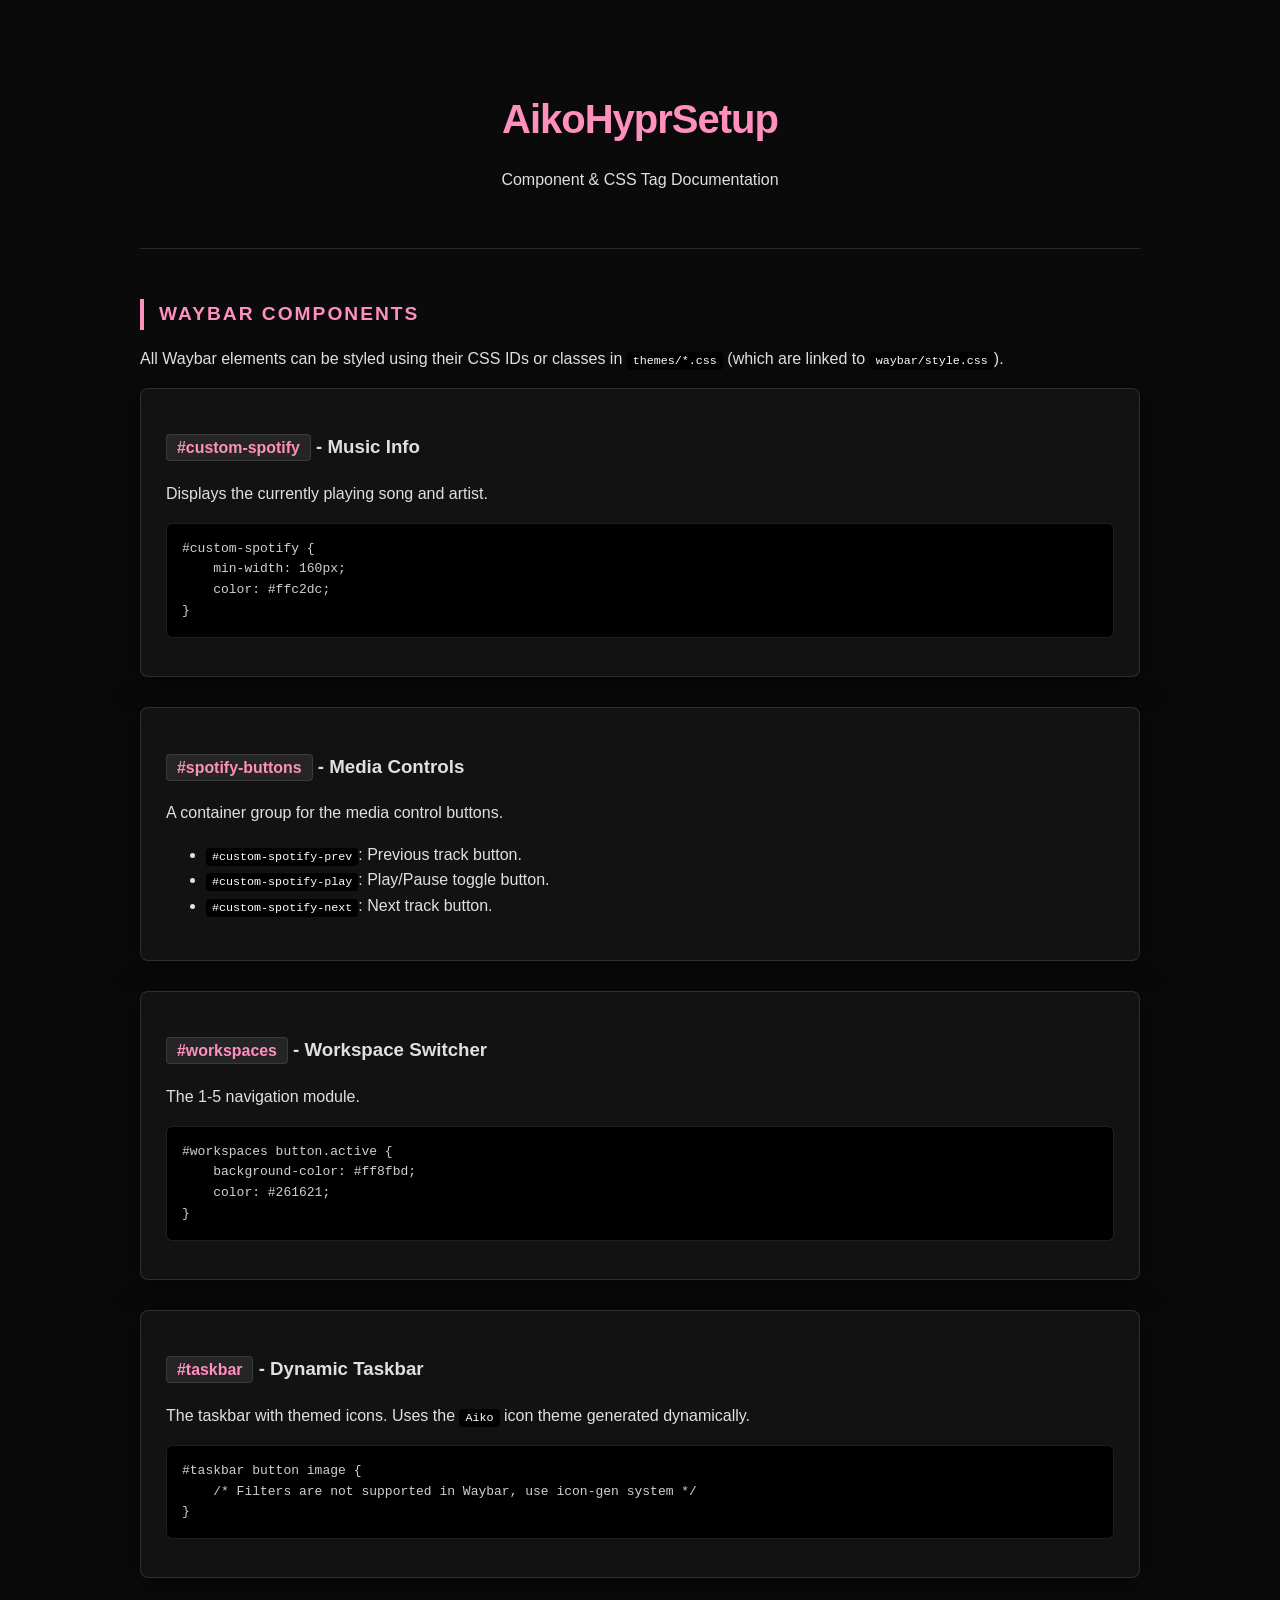
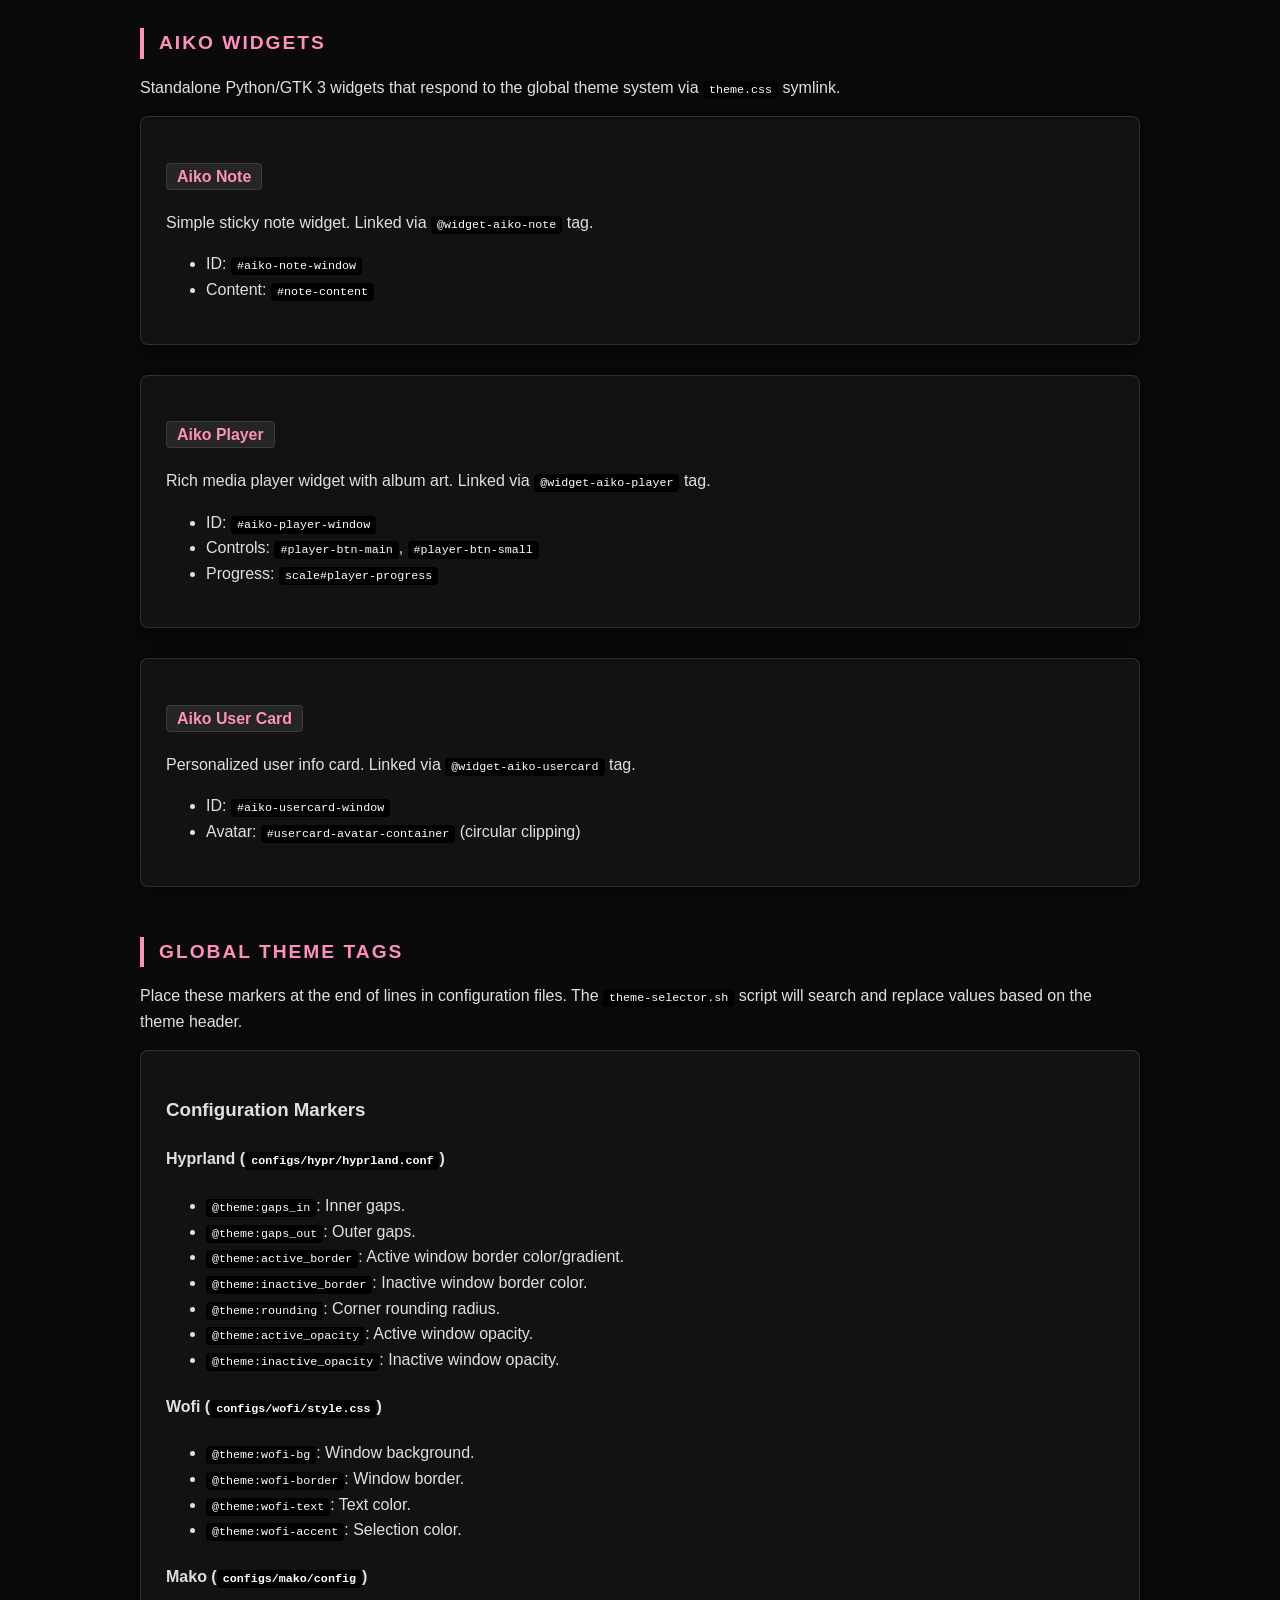
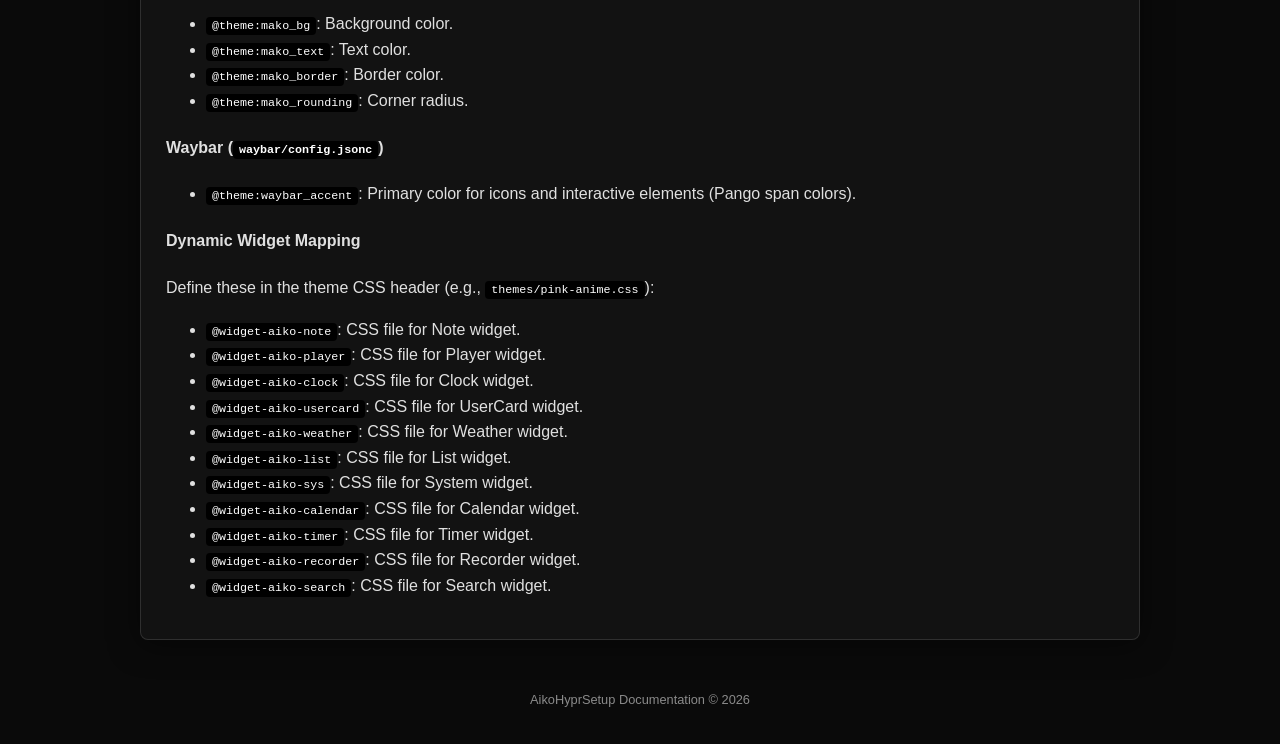
==== commit 69440065: "docs: update widget documentation with new features and styling conventions" ====
--- a/docs/components.html
+++ b/docs/components.html
@@ -203,10 +203,10 @@
 
                 <h4>Wofi (<code>configs/wofi/style.css</code>)</h4>
                 <ul>
-                    <li><code>@theme:wofi_bg</code>: Window background.</li>
-                    <li><code>@theme:wofi_border</code>: Window border.</li>
-                    <li><code>@theme:wofi_text</code>: Text color.</li>
-                    <li><code>@theme:wofi_accent</code>: Selection color.</li>
+                    <li><code>@theme:wofi-bg</code>: Window background.</li>
+                    <li><code>@theme:wofi-border</code>: Window border.</li>
+                    <li><code>@theme:wofi-text</code>: Text color.</li>
+                    <li><code>@theme:wofi-accent</code>: Selection color.</li>
                 </ul>
 
                 <h4>Mako (<code>configs/mako/config</code>)</h4>
@@ -230,6 +230,12 @@
                     <li><code>@widget-aiko-clock</code>: CSS file for Clock widget.</li>
                     <li><code>@widget-aiko-usercard</code>: CSS file for UserCard widget.</li>
                     <li><code>@widget-aiko-weather</code>: CSS file for Weather widget.</li>
+                    <li><code>@widget-aiko-list</code>: CSS file for List widget.</li>
+                    <li><code>@widget-aiko-sys</code>: CSS file for System widget.</li>
+                    <li><code>@widget-aiko-calendar</code>: CSS file for Calendar widget.</li>
+                    <li><code>@widget-aiko-timer</code>: CSS file for Timer widget.</li>
+                    <li><code>@widget-aiko-recorder</code>: CSS file for Recorder widget.</li>
+                    <li><code>@widget-aiko-search</code>: CSS file for Search widget.</li>
                 </ul>
             </div>
         </section>
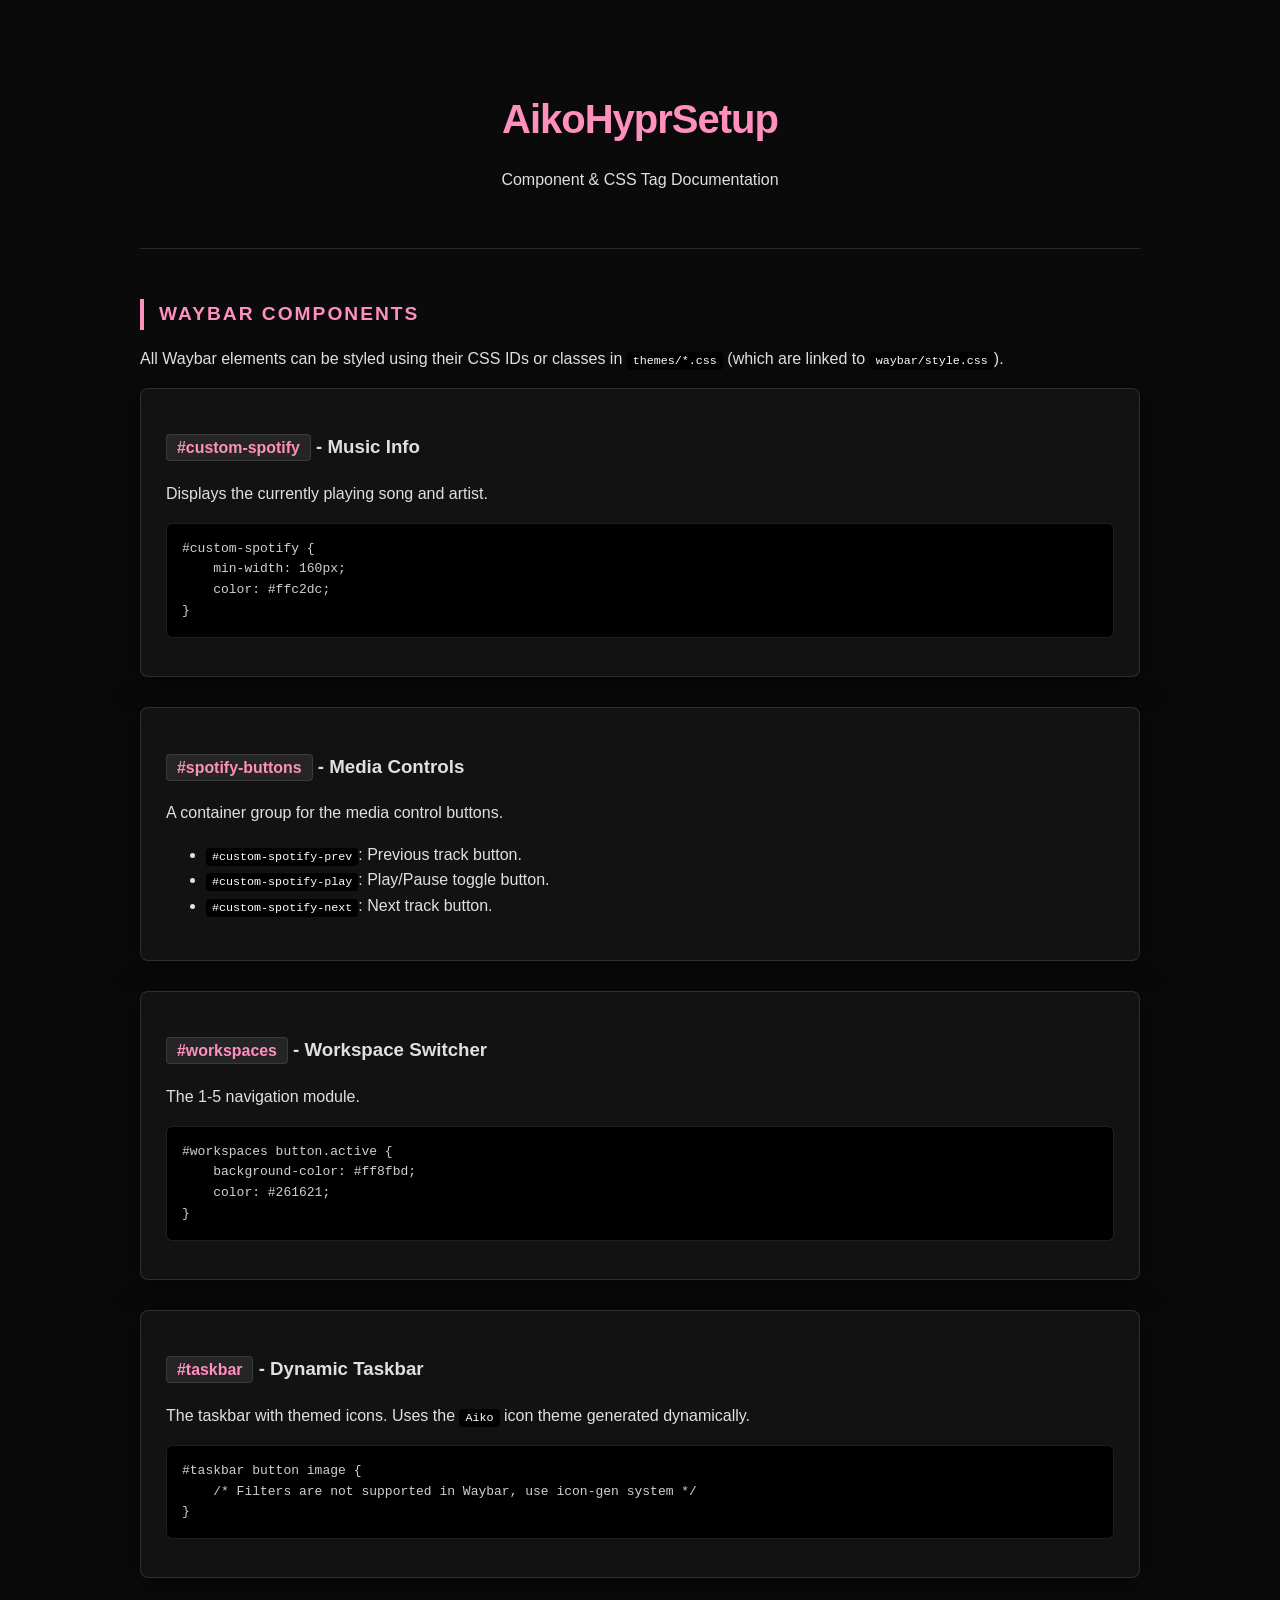
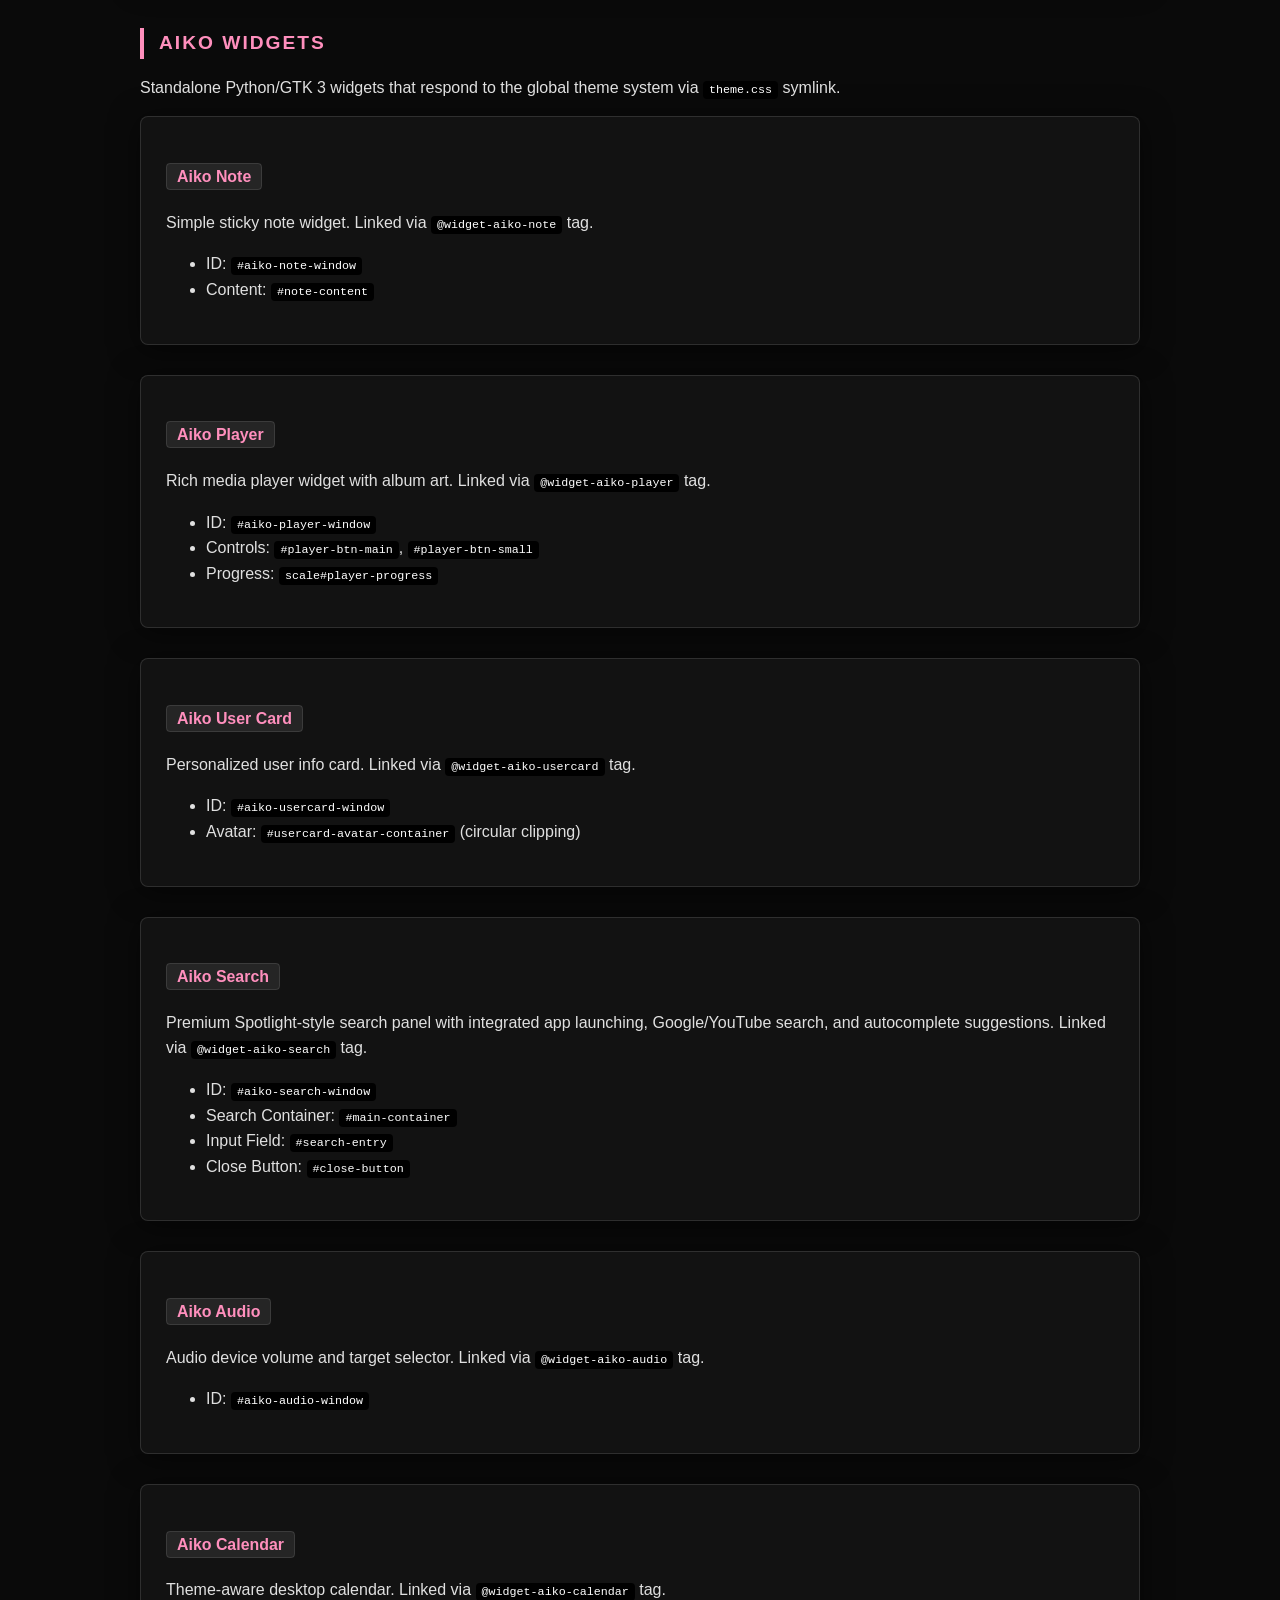
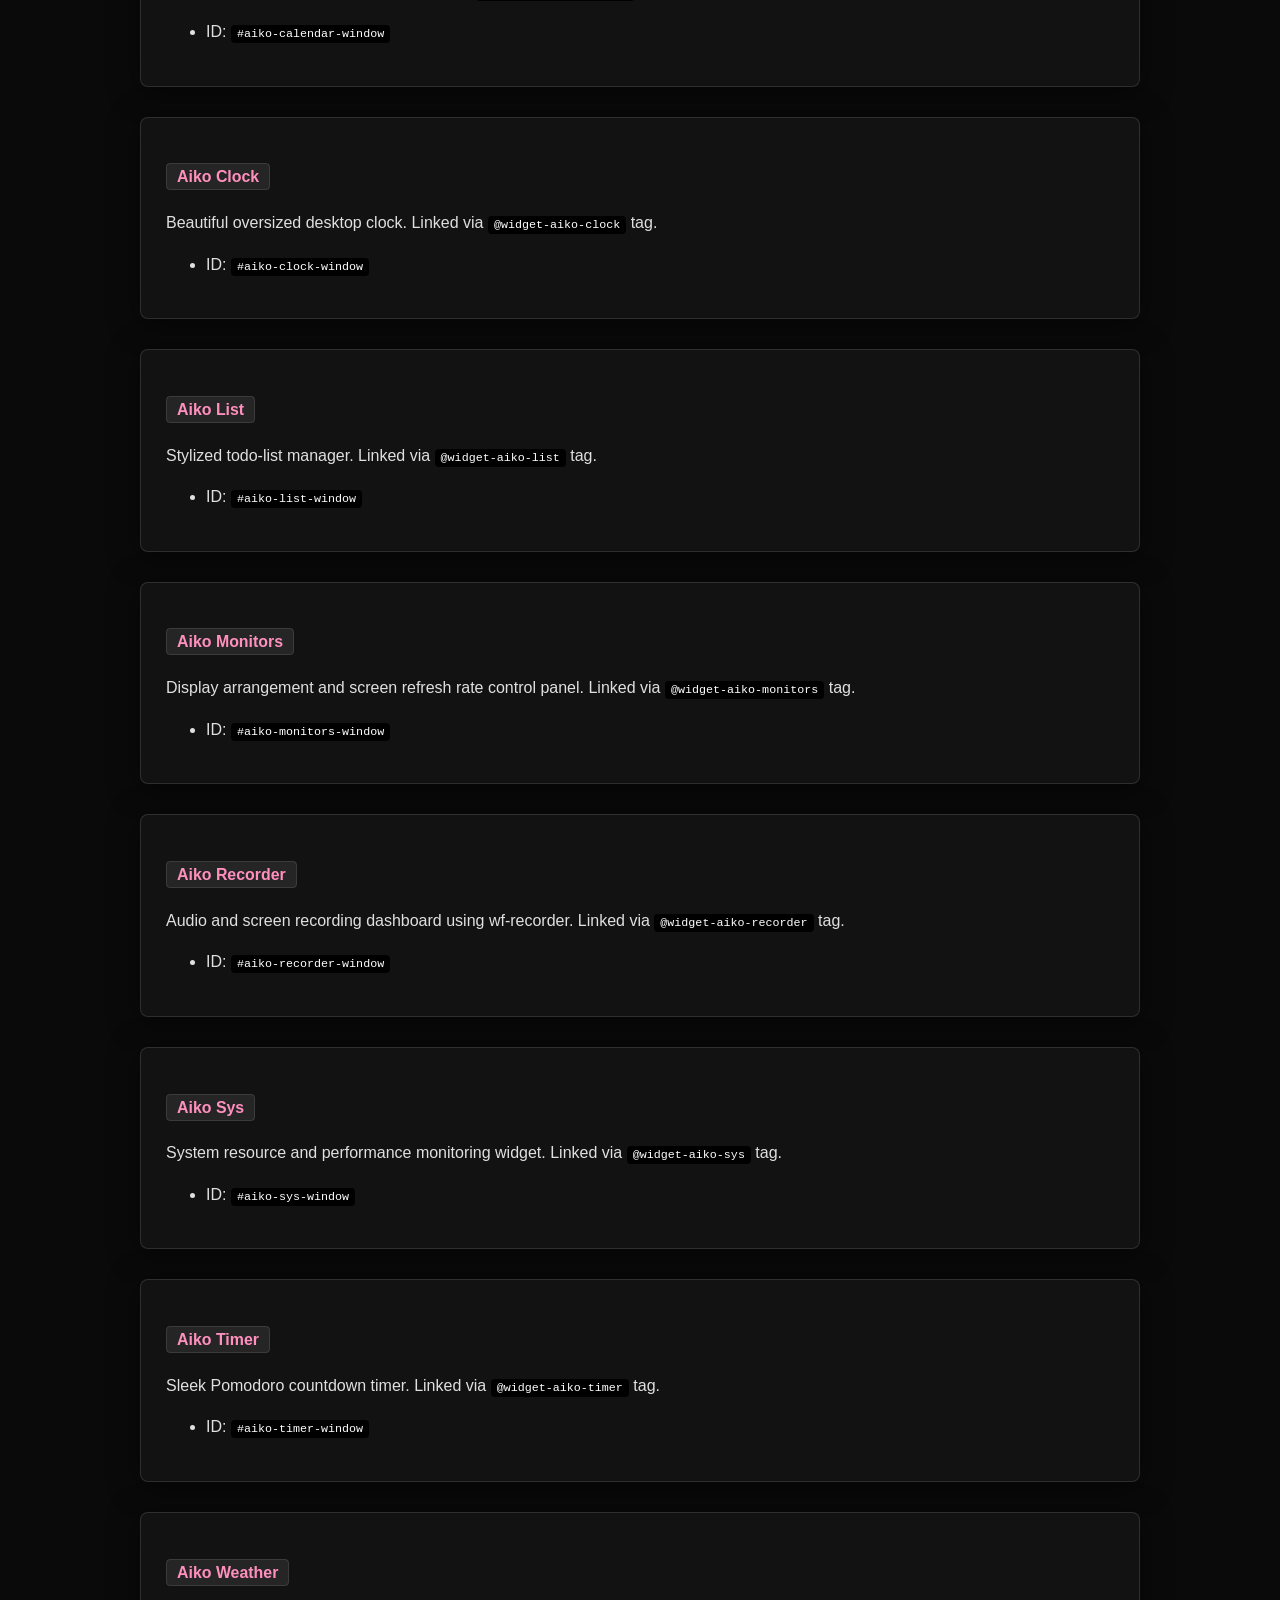
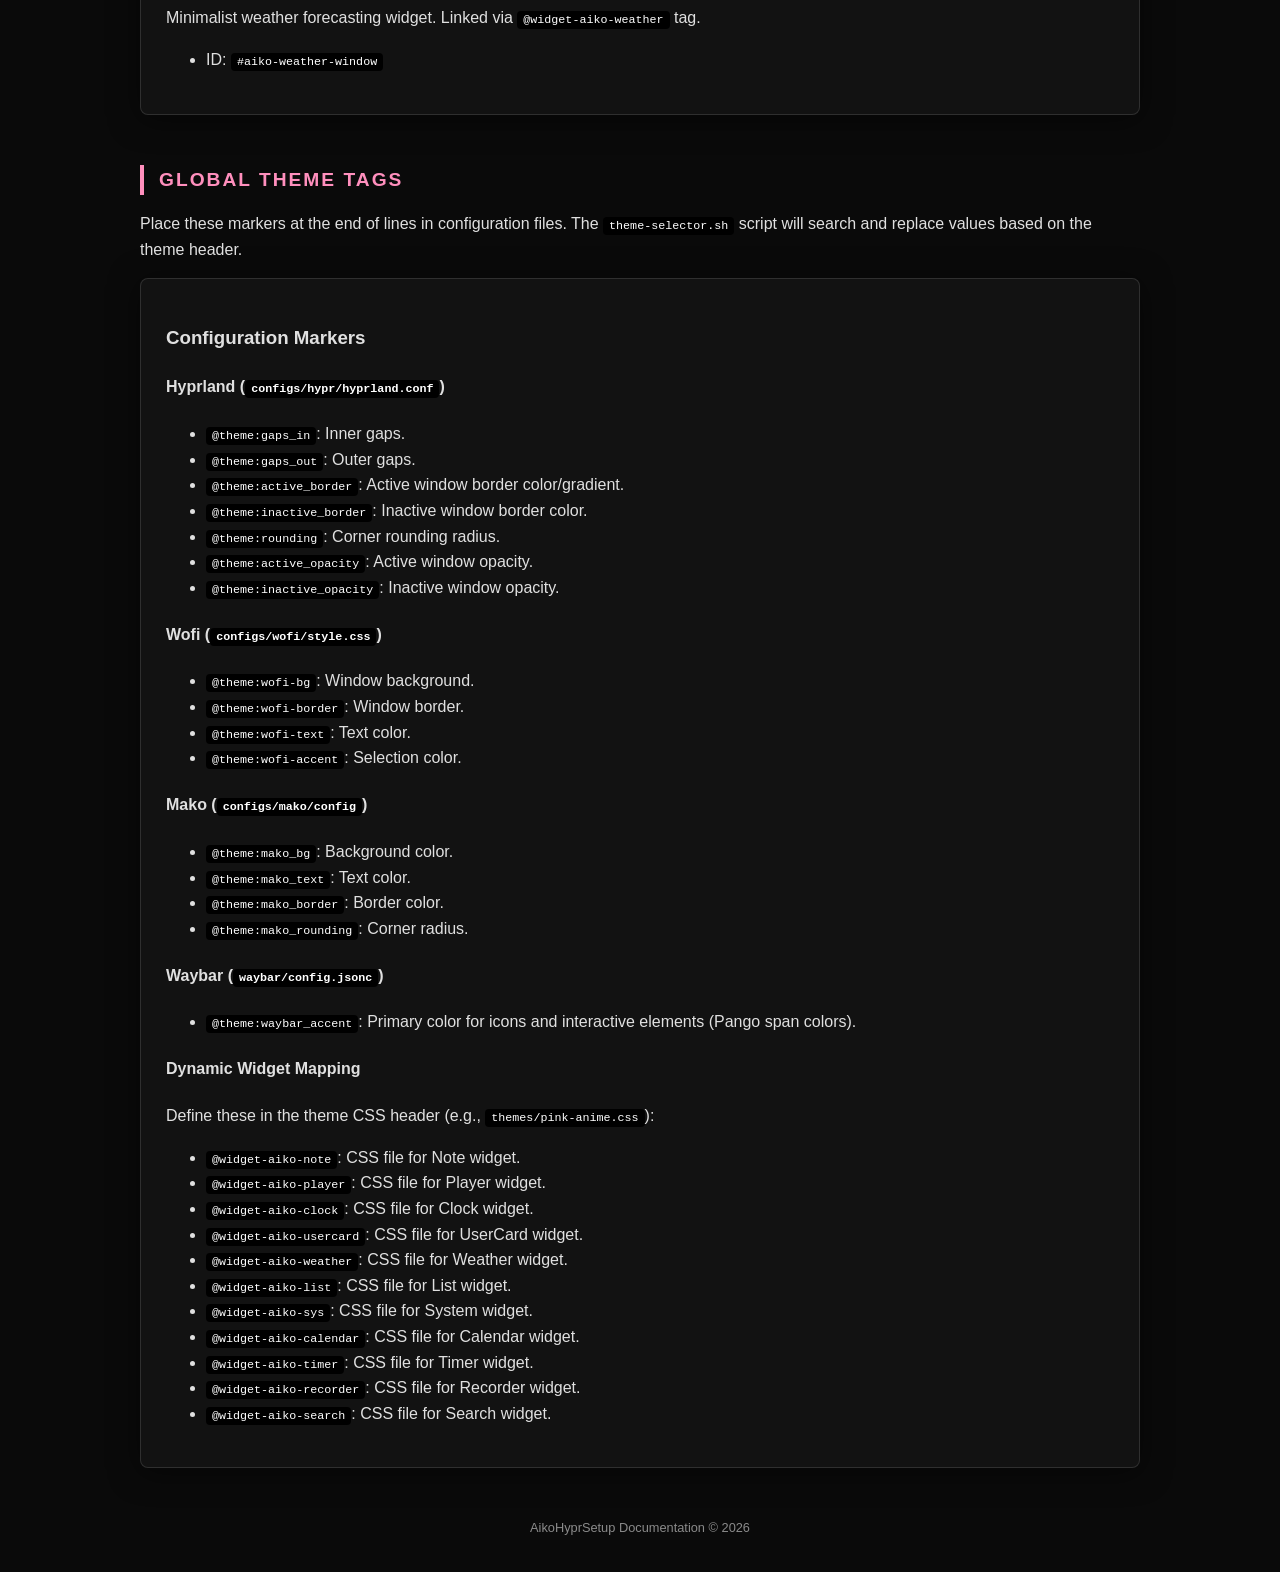
==== commit b704700a: "feat: enhance AikoSearch widget with dynamic search suggestions and improved file search functionali" ====
--- a/docs/components.html
+++ b/docs/components.html
@@ -181,6 +181,89 @@
                     <li>Avatar: <code>#usercard-avatar-container</code> (circular clipping)</li>
                 </ul>
             </div>
+
+            <div class="component-card">
+                <h3><span class="tag">Aiko Search</span></h3>
+                <p>Premium Spotlight-style search panel with integrated app launching, Google/YouTube search, and autocomplete suggestions. Linked via <code>@widget-aiko-search</code> tag.</p>
+                <ul>
+                    <li>ID: <code>#aiko-search-window</code></li>
+                    <li>Search Container: <code>#main-container</code></li>
+                    <li>Input Field: <code>#search-entry</code></li>
+                    <li>Close Button: <code>#close-button</code></li>
+                </ul>
+            </div>
+
+            <div class="component-card">
+                <h3><span class="tag">Aiko Audio</span></h3>
+                <p>Audio device volume and target selector. Linked via <code>@widget-aiko-audio</code> tag.</p>
+                <ul>
+                    <li>ID: <code>#aiko-audio-window</code></li>
+                </ul>
+            </div>
+
+            <div class="component-card">
+                <h3><span class="tag">Aiko Calendar</span></h3>
+                <p>Theme-aware desktop calendar. Linked via <code>@widget-aiko-calendar</code> tag.</p>
+                <ul>
+                    <li>ID: <code>#aiko-calendar-window</code></li>
+                </ul>
+            </div>
+
+            <div class="component-card">
+                <h3><span class="tag">Aiko Clock</span></h3>
+                <p>Beautiful oversized desktop clock. Linked via <code>@widget-aiko-clock</code> tag.</p>
+                <ul>
+                    <li>ID: <code>#aiko-clock-window</code></li>
+                </ul>
+            </div>
+
+            <div class="component-card">
+                <h3><span class="tag">Aiko List</span></h3>
+                <p>Stylized todo-list manager. Linked via <code>@widget-aiko-list</code> tag.</p>
+                <ul>
+                    <li>ID: <code>#aiko-list-window</code></li>
+                </ul>
+            </div>
+
+            <div class="component-card">
+                <h3><span class="tag">Aiko Monitors</span></h3>
+                <p>Display arrangement and screen refresh rate control panel. Linked via <code>@widget-aiko-monitors</code> tag.</p>
+                <ul>
+                    <li>ID: <code>#aiko-monitors-window</code></li>
+                </ul>
+            </div>
+
+            <div class="component-card">
+                <h3><span class="tag">Aiko Recorder</span></h3>
+                <p>Audio and screen recording dashboard using wf-recorder. Linked via <code>@widget-aiko-recorder</code> tag.</p>
+                <ul>
+                    <li>ID: <code>#aiko-recorder-window</code></li>
+                </ul>
+            </div>
+
+            <div class="component-card">
+                <h3><span class="tag">Aiko Sys</span></h3>
+                <p>System resource and performance monitoring widget. Linked via <code>@widget-aiko-sys</code> tag.</p>
+                <ul>
+                    <li>ID: <code>#aiko-sys-window</code></li>
+                </ul>
+            </div>
+
+            <div class="component-card">
+                <h3><span class="tag">Aiko Timer</span></h3>
+                <p>Sleek Pomodoro countdown timer. Linked via <code>@widget-aiko-timer</code> tag.</p>
+                <ul>
+                    <li>ID: <code>#aiko-timer-window</code></li>
+                </ul>
+            </div>
+
+            <div class="component-card">
+                <h3><span class="tag">Aiko Weather</span></h3>
+                <p>Minimalist weather forecasting widget. Linked via <code>@widget-aiko-weather</code> tag.</p>
+                <ul>
+                    <li>ID: <code>#aiko-weather-window</code></li>
+                </ul>
+            </div>
         </section>
 
         <section id="theme-tags">
